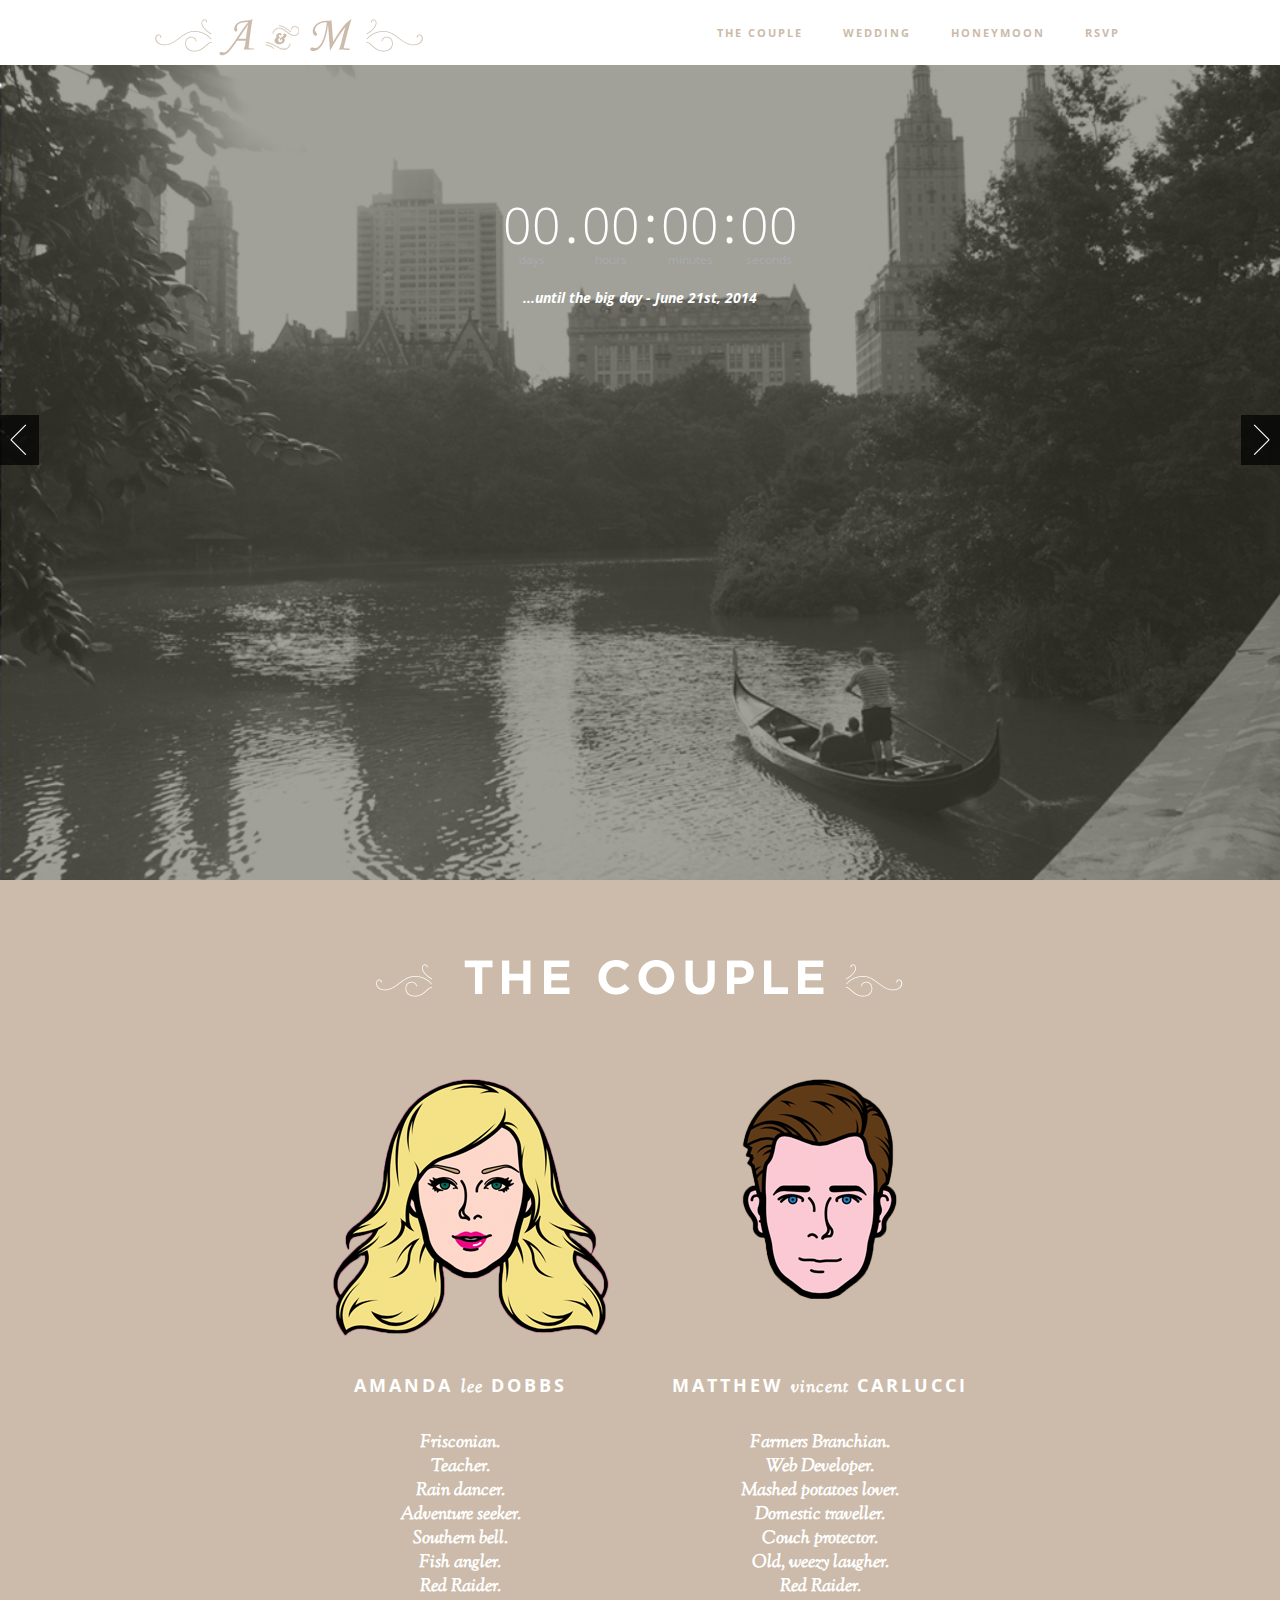
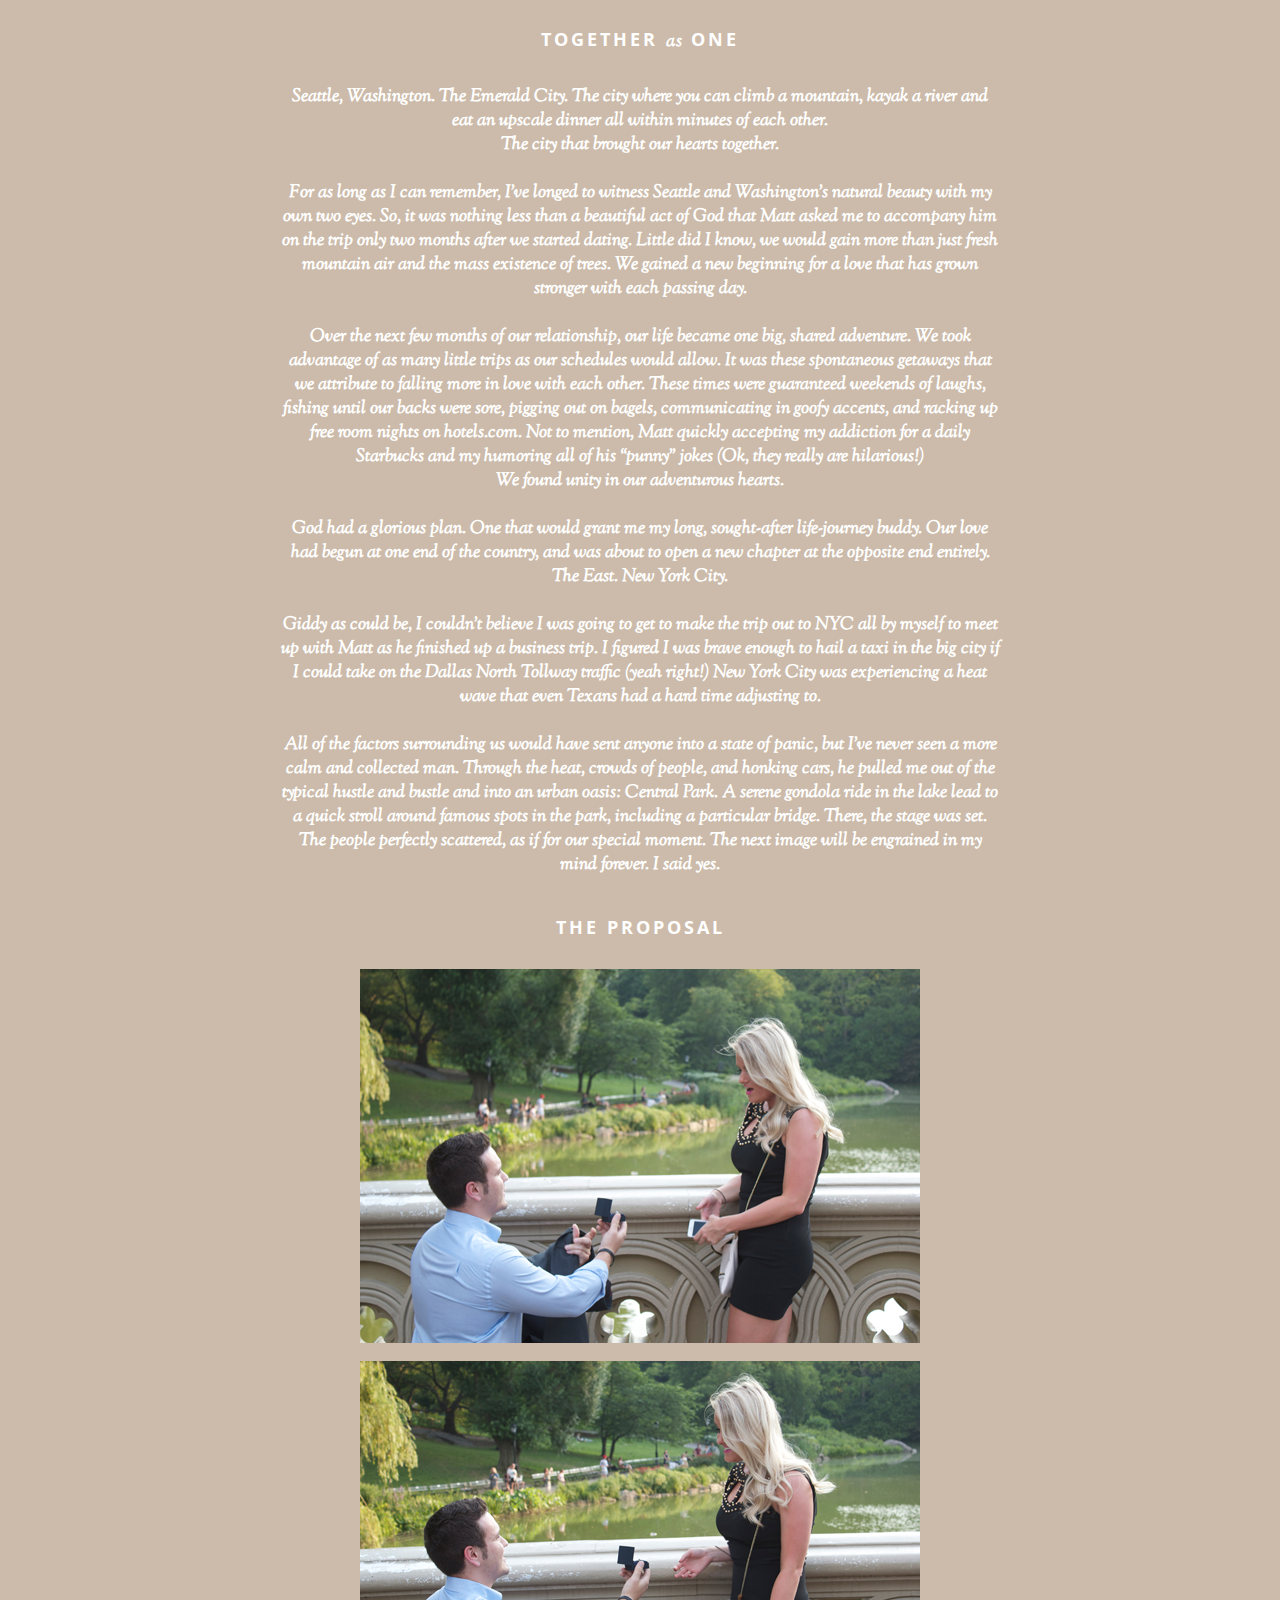
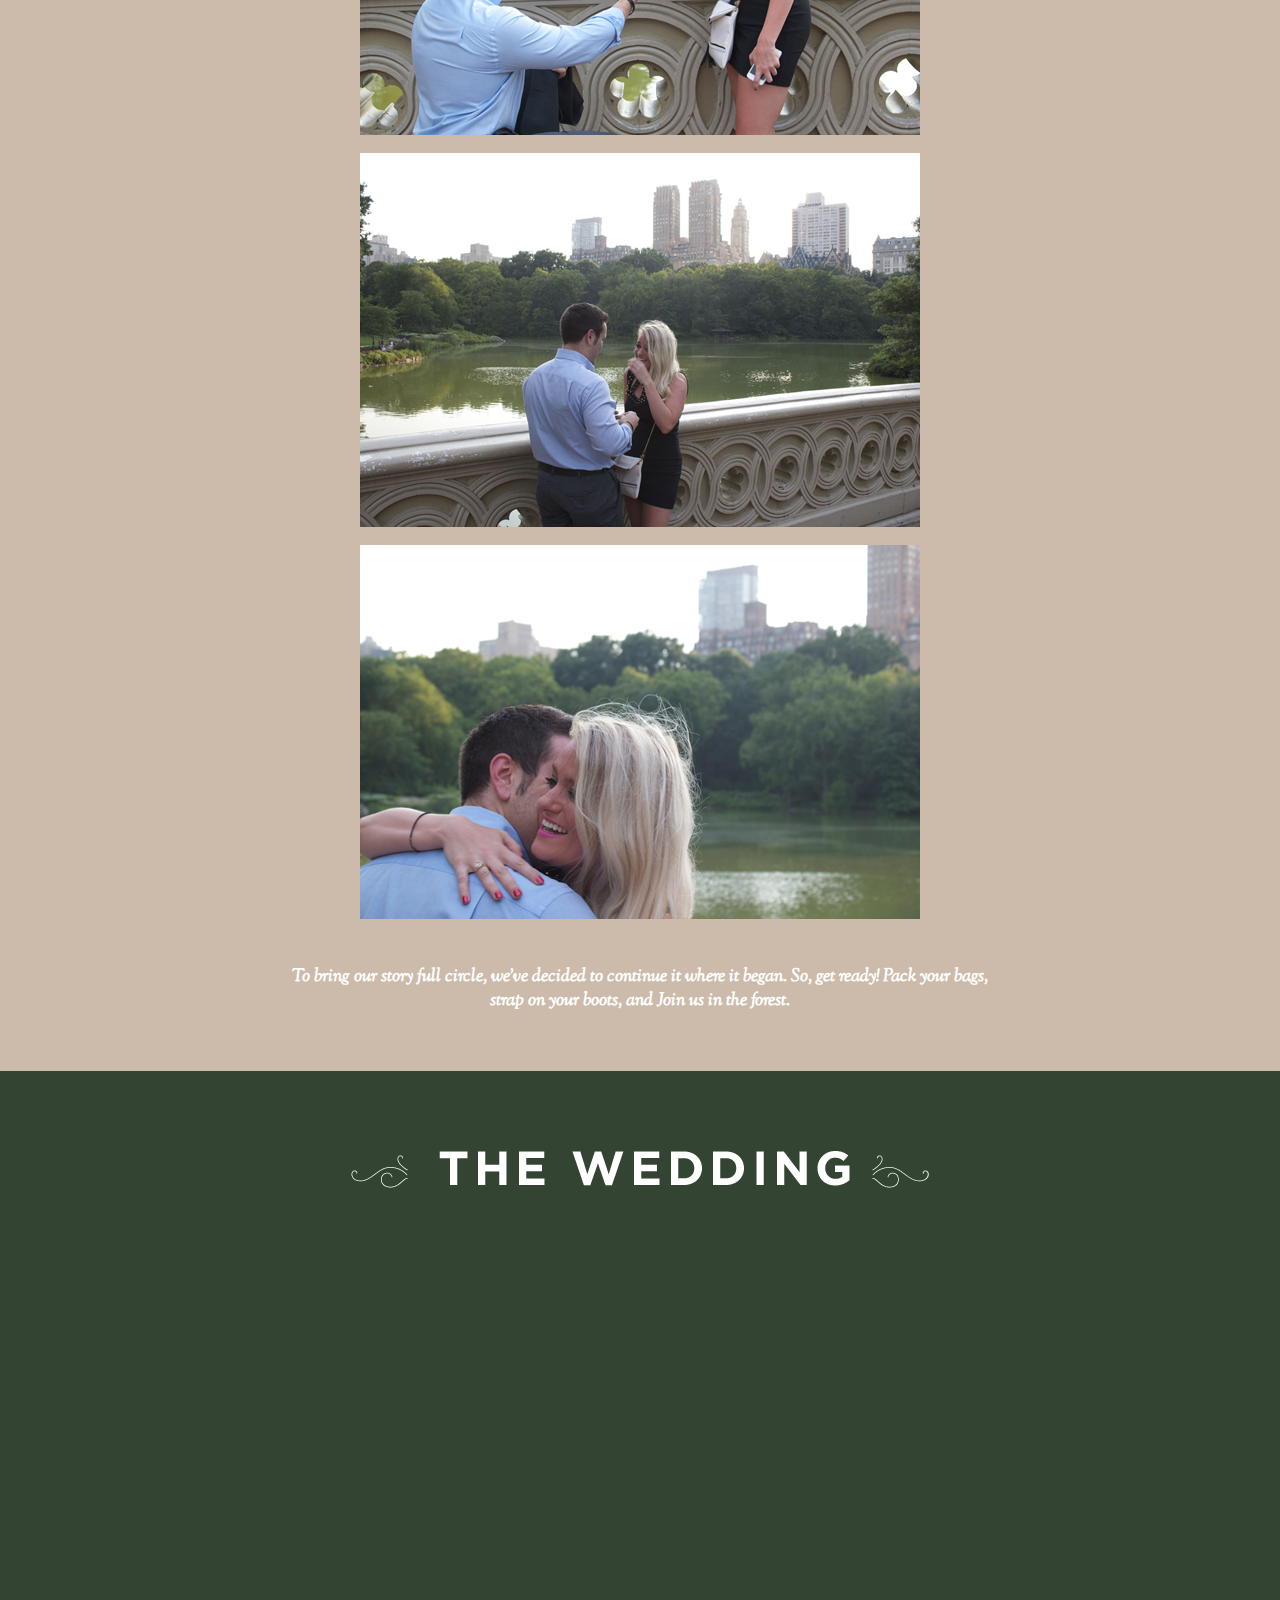
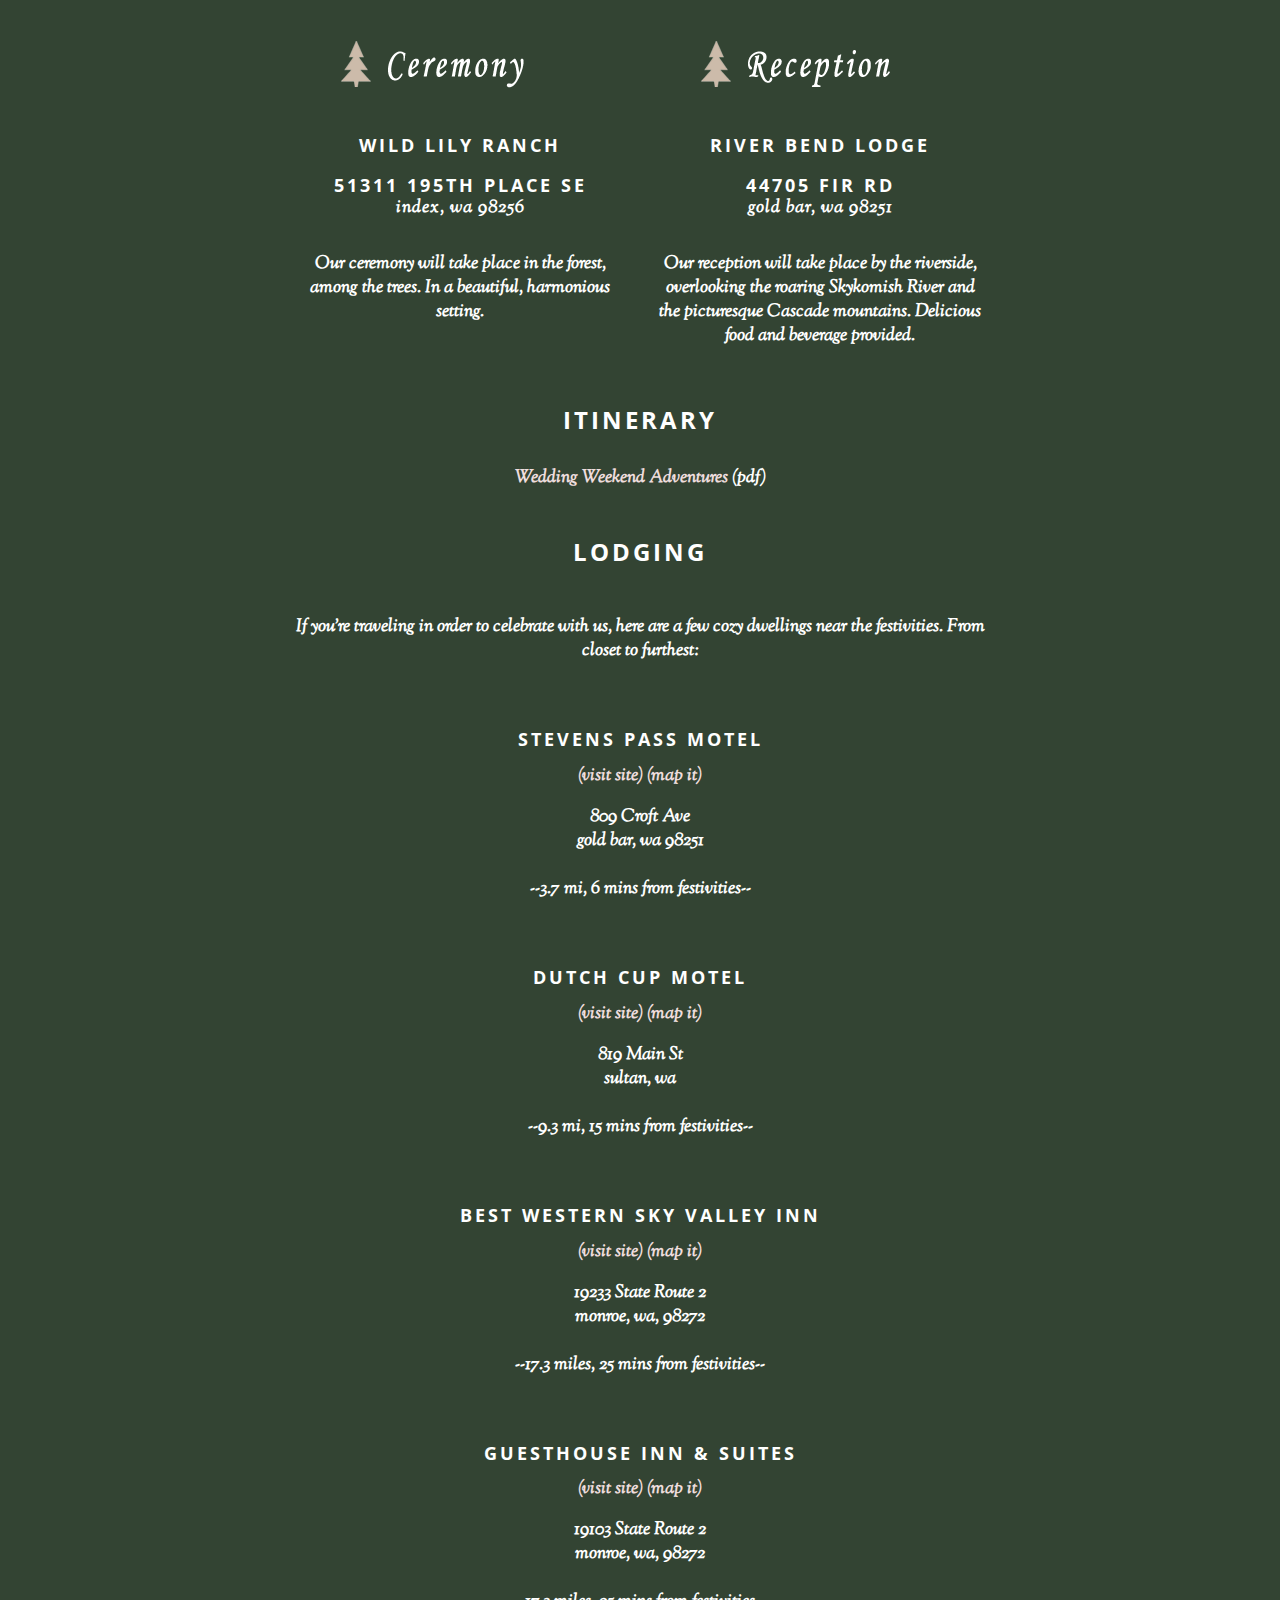
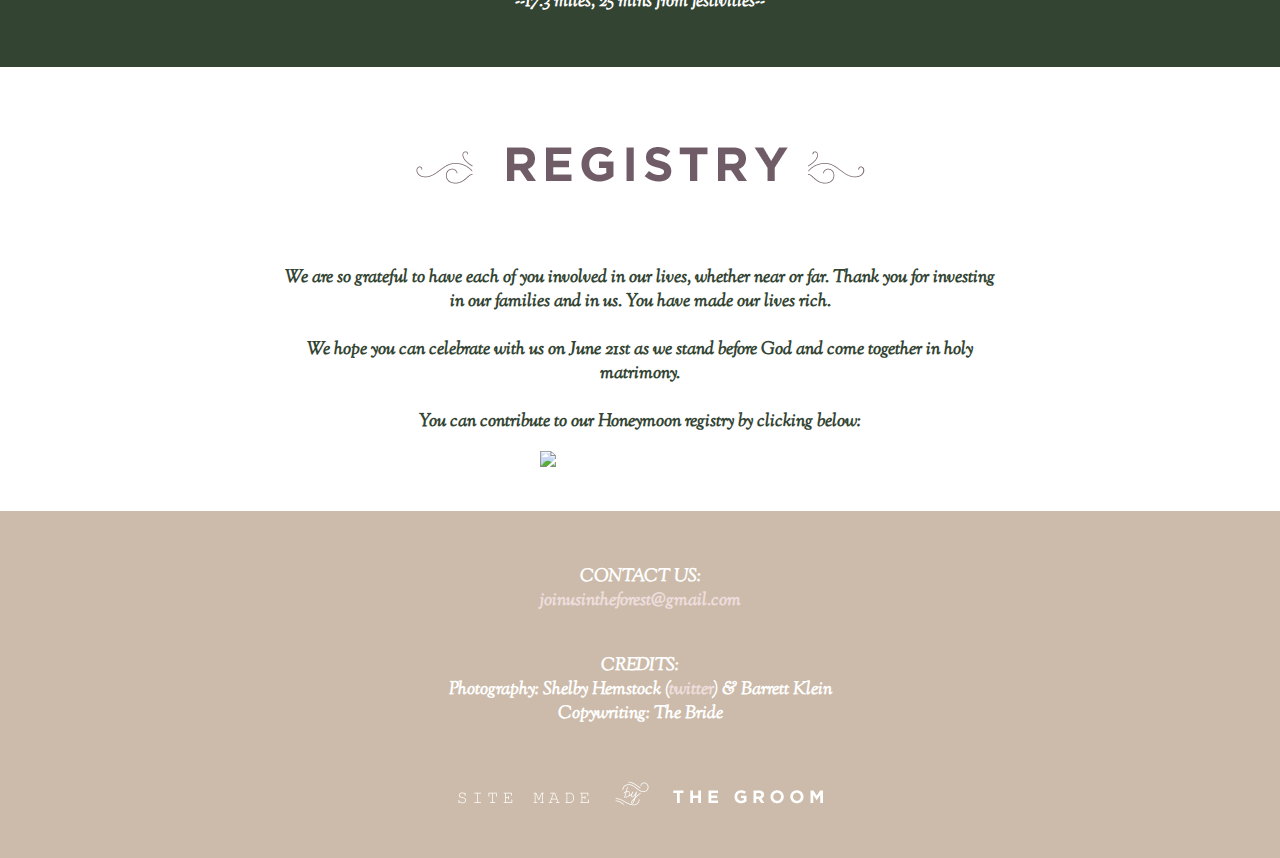
==== index.html @ 8cac75ea "update form values" ====
<!DOCTYPE html>
<!--[if IEMobile 7 ]> <html lang="en-US"class="no-js iem7"> <![endif]-->
<!--[if lt IE 7 ]> <html lang="en-US" class="no-js ie6"> <![endif]-->
<!--[if IE 7 ]>    <html lang="en-US" class="no-js ie7"> <![endif]-->
<!--[if IE 8 ]>    <html lang="en-US" class="no-js ie8"> <![endif]-->
<!--[if (gte IE 9)|(gt IEMobile 7)|!(IEMobile)|!(IE)]><!-->
<html lang="en-US" class="no-js" xmlns="http://www.w3.org/1999/xhtml">
<!--<![endif]-->

<head>
  <meta name="generator" content=
  "HTML Tidy for Linux/x86 (vers 25 March 2009), see www.w3.org" />
  <meta charset="utf-8" />
  <meta http-equiv="X-UA-Compatible" content="IE=edge,chrome=1" />

  <title></title>
  <meta name="viewport" content="width=device-width; initial-scale=1.0" />
  <!-- icons & favicons -->
  <!-- For iPhone 4 -->
  <link rel="apple-touch-icon-precomposed" sizes="114x114" href=
  "http://kortneeandsean.com/wp-content/themes/mccarthy/library/images/icons/h/apple-touch-icon.png" />
  <!-- For iPad 1-->
  <link rel="apple-touch-icon-precomposed" sizes="72x72" href=
  "http://kortneeandsean.com/wp-content/themes/mccarthy/library/images/icons/m/apple-touch-icon.png" />
  <!-- For iPhone 3G, iPod Touch and Android -->
  <link rel="apple-touch-icon-precomposed" href=
  "http://kortneeandsean.com/wp-content/themes/mccarthy/library/images/icons/l/apple-touch-icon-precomposed.png" />
  <!-- For Nokia -->
  <link rel="shortcut icon" href="apple-touch-icon.png.html" />
  <!-- For everything else -->
  <link rel="shortcut icon" href="favicon.ico" />
  <link href=
  'http://fonts.googleapis.com/css?family=Open+Sans:300italic,400italic,600italic,700italic,800italic,400,300,800,700,600'
  rel='stylesheet' type='text/css' />
  <link href='http://fonts.googleapis.com/css?family=Sorts+Mill+Goudy:400,400italic' rel=
  'stylesheet' type='text/css' /><!-- media-queries.js (fallback) -->
  <!--[if lt IE 9]>
                        <script src="http://css3-mediaqueries-js.googlecode.com/svn/trunk/css3-mediaqueries.js"></script>                       
                <![endif]-->
  <!-- html5.js -->
  <!--[if lt IE 9]>
                        <script src="http://html5shim.googlecode.com/svn/trunk/html5.js"></script>
                <![endif]-->
  <link rel="pingback" href="http://kortneeandsean.com/xmlrpc.php" />
  <!-- wordpress head functions -->
  <link rel='stylesheet' id='contact-form-7-css' href='styles.css%3Fver=3.4.1.css' type=
  'text/css' media='all' />
  <link rel='stylesheet' id='open-sans-css' href=
  'http://fonts.googleapis.com/css?family=Open+Sans%3A300%2C800&amp;ver=3.5.1' type=
  'text/css' media='all' />
  <link rel='stylesheet' id='foundation-app-css' href='app.css%3Fver=3.0.css' type=
  'text/css' media='all' />
  <link rel="stylesheet" type="text/css" href="http://code.jquery.com/mobile/1.0.1/jquery.mobile-1.0.1.min.css" />
<link rel="stylesheet" type="text/css" href="http://dev.jtsage.com/cdn/simpledialog/latest/jquery.mobile.simpledialog.min.css" /> 

  <script type="text/javascript" src=
  "http://ajax.googleapis.com/ajax/libs/jquery/1.9.1/jquery.min.js">
</script>
  <script type='text/javascript' src='modernizr.foundation.js%3Fver=3.5.1'>
</script>
  <script type='text/javascript' src='jquery.reveal.js%3Fver=3.5.1'>
</script>
  <script type='text/javascript' src='jquery.orbit-1.4.0.js%3Fver=3.5.1'>
</script>
  <script type='text/javascript' src='jquery.customforms.js%3Fver=3.5.1'>
</script>
  <script type='text/javascript' src='jquery.placeholder.min.js%3Fver=3.5.1'>
</script>
  <script type='text/javascript' src='jquery.tooltips.js%3Fver=3.5.1'>
</script>
  <script type='text/javascript' src='app.js%3Fver=3.5.1'>
</script>
  <script type='text/javascript' src='off-canvas.js%3Fver=3.5.1'>
</script>
  <script type='text/javascript' src='comment-reply.min.js%3Fver=3.5.1'>
</script>

<script type="text/javascript" src="http://code.jquery.com/mobile/1.0.1/jquery.mobile-1.0.1.min.js"></script>
<script type="text/javascript" src="http://dev.jtsage.com/cdn/simpledialog/latest/jquery.mobile.simpledialog2.min.js"></script>
  <link rel='canonical' href='index.html' />
  <style type="text/css">
/*<![CDATA[*/
  .recentcomments a{display:inline !important;padding:0 !important;margin:0 !important;}
  /*]]>*/
  </style><!-- end of wordpress head -->
  <link rel="stylesheet" type="text/css" media="all" href="style.css" />
  <!-- bring in theme options styles -->

  <style type="text/css">
/*<![CDATA[*/
                        h1, h2, h3, h4, h5, h6{ 
                                font-family: Open Sans; 
                                font-weight: normal; 
                                color: #222222; 
                        }
                        body{ 
                                font-family: Open Sans; 
                                font-weight: normal; 
                                color: #222222; 
                        }
                        a{ 
                                color: #2BA6CB; 
                        }
                        a:hover{ 
                                color: #2795B6; 
                        }
                        a:active{ 
                                color: #2BA6CB; 
                        }
                        .top-nav { 
                                background-color: #4D4D4D;
                        }
                        .top-nav > li > a { 
                                color: #E6E6E6 !important;
                        }
                        .top-nav > li > a:hover { 
                                color: #E6E6E6 !important;
                        }
                        #main article {
                                border-bottom: none;
                        }
  /*]]>*/
  </style>
  <style type="text/css">
/*<![CDATA[*/
                                ul.countdown {
                                list-style: none;
                                margin: 75px auto;
                                padding: 0;
                                display: block;
                                text-align: center;
                                width: 325px;
                                }
                                ul.countdown li {
                                display: inline-block;
                                }
                                ul.countdown li span {
                                font-size: 50px;
                                font-weight: 300;
                                line-height: 50px;
                                }
                                ul.countdown li.seperator {
                                font-size: 50px;
                                line-height: 48px;
                                vertical-align: top;
                                }
                                ul.countdown li p {
                                color: #a7abb1;
                                font-size: 12px;
                                }
  /*]]>*/
  </style>
  <script src="jquery.js" type="text/javascript">
</script>
  <script src="jquery.scrollTo.js" type="text/javascript">
</script>
  <script src="jquery.nav.js" type="text/javascript">
</script>
  <script src="jquery.orbit-1.4.0.js" type="text/javascript">
</script>
  <script type="text/javascript">
//<![CDATA[
  $(document).ready(function() {
        
        $('#nav').onePageNav({
    changeHash: false,
    scrollSpeed: 750,
    scrollOffset: 30,
    scrollThreshold: 0.5,
    filter: '',
    easing: 'swing',
    begin: function() {
        //I get fired when the animation is starting
    },
    end: function() {
        //I get fired when the animation is ending
    },
    scrollChange: function($currentListItem) {
        switch($currentListItem.data('section')) {
                case 'the-couple':
                        $(".nav-block #nav li").css('background-color','#ffffff')
                        $(".nav-block #nav li a").css('color','#ccbbaa')
                        $(".nav-block #nav li.current").css('background-color','#ccbbaa')
                        $(".nav-block #nav li.current a").css('color','#ffffff')
                break;
                case 'wedding':
                        $(".nav-block #nav li").css('background-color','#ffffff')
                        $(".nav-block #nav li a").css('color','#ccbbaa')
                        $(".nav-block #nav li.current").css('background-color','#334433')
                        $(".nav-block #nav li.current a").css('color','#ffffff')
                break;
                case 'registry':
                        $(".nav-block #nav li").css('background-color','#ffffff')
                        $(".nav-block #nav li a").css('color','#ccbbaa')
                        $(".nav-block #nav li.current").css('background-color','#ffffff')
                        $(".nav-block #nav li.current a").css('color','#334433')
                break;
        }
    }
  });
  });
  //]]>
  </script>
  <script type="text/javascript">
//<![CDATA[
         
  $(document).ready(function(){

        // when clicking on the show button make this happne
    $('.rsvpshow').click(function(){ 
    
        // scroll to top automatically
        $("html, body").animate({ scrollTop: 0 }, 600,function(){
                
                $("#nav li").removeClass('current')
                $(".rsvpshow").addClass('current')
        });

        $("#info").slideDown('slow');
    });
    $('.rsvphide').click(function(){ 
                
        $(".rsvpshow").removeClass('current')

        $("#info").slideUp('slow');
    });
    var isAbove = true;
    $(document).scroll(function(e){
        if(!isAbove && $(document).scrollTop() < $(".couple-block").offset().top) {
                $(".nav-block #nav li").css('background-color','#f2e3de')
                $(".nav-block #nav li a").css('color','#c0a261')
                isAbove = true;
                console.log('changed color');
        } 
        
    })

  });

  //]]>
  </script>
    <script type="text/javascript">
//<![CDATA[
         
  $(document).ready(function(){

        // when clicking on the show button make this happne
    $('.rsvpshow').click(function(){ 
    
        // scroll to top automatically
        $("html, body").animate({ scrollTop: 0 }, 600,function(){
                
                $("#nav li").removeClass('current')
                $(".rsvpshow").addClass('current')
        });

        $("#info").slideDown('slow');
    });
    $('.submithide').click(function(){ 

        $("#info").slideUp(1500);
            alert("Your RSVP message has been sent successfully.");
    });
    var isAbove = true;
    $(document).scroll(function(e){
        if(!isAbove && $(document).scrollTop() < $(".couple-block").offset().top) {
                $(".nav-block #nav li").css('background-color','#f2e3de')
                $(".nav-block #nav li a").css('color','#c0a261')
                isAbove = true;
                console.log('changed color');
        } 
        
    })

  });

  //]]>
  </script>
</head>

<body class="home page page-id-2 page-template page-template-page-homepage-php">
  <div class="header-block">
    <div id="info" style="display:none">
      <div class="row">
        <div class="rsvp-hd four columns centered"><img src="rsvp-hd.png" alt="" title=""
        width="" height="" /></div>

        <div class="row">
          <div class="rsvp-hd nine columns centered">
            <div class="wpcf7" id="wpcf7-f12-t1-o1"><br><br><br>
            <p style="color: white;">Upon receipt of a formal invitation by mail, please select whether you are <i>Attending</i> or <i>Not Attending</i>:</p>

              <form id="myform" method="post" action="rsvp.php">
                <div style="display: none;">
                  <input type="hidden" name='sendflag' value="send">
                </div>

                <p class="attendance"><span class=
                "wpcf7-form-control-wrap Attendance"><span class=
                "wpcf7-form-control wpcf7-radio"><span class=
                "wpcf7-list-item"><label><input type="radio" name="attendance" value=
                "Not Coming" />&nbsp;<span class="wpcf7-list-item-label">Not
                Attending</span></label></span><span class=
                "wpcf7-list-item"><label><input type="radio" name="attendance" value=
                "Attending" checked="true" />&nbsp;<span class=
                "wpcf7-list-item-label">Attending</span></label></span></span></span></p>

                <p class="rsvp-name"><span class=
                "wpcf7-form-control-wrap YourName"><input id="yourname" type="text" name="yourname"
                value="" size="40" required style="margin-bottom: 10px;"/></span>
                <span style="color: white;">Please enter your First & Last name</span><br/><br/>
                <span id="msgsent" style="color: white; font-size: 18px;" class="dontshow"><b><i>Message successfully sent!</i></b></span>
                </p>

                <p class="rsvp-submit"><input id="submit" type="submit" value="Submit"/></p>

                <div class="guests-x">
                  <a class="rsvphide">Close</a>
                </div>

                <div class="wpcf7-response-output wpcf7-display-none"></div>
              </form>
              <script>
              $('#submit').live("click", function(event){
                 if($('#yourname').val() != ''){
                    $( "#msgsent" ).removeClass( "dontshow" ).delay( 1500 ).fadeOut( 500 );
                    setTimeout(function() { $('.rsvphide').click(); },2000);
                 }
              });
              </script>
              <!--<script>
              $( "#myform" ).submit(".submithide");
              </script>-->
            </div>
          </div>
        </div>
      </div>
    </div>

    <div class="nav-block" style="position: fixed; top: 0px;">
      <div class="row">
        <div class="logo five columns"><img src="logo.png" alt="" title="" width=""
        height="" /></div>

        <ul id="nav">
          <li data-section="the-couple"><a href="#couple-block">The Couple</a></li>

          <li data-section="wedding"><a href="#wedding-block">Wedding</a></li>

          <li data-section="registry"><a href="#registry-block">Honeymoon</a></li>

          <li class="rsvpshow" data-section="rsvp"><a href="index.html#">RSVP</a></li>
        </ul>
      </div>
    </div>
  </div>

  <div class="banner">
    <div class="row">
      <div class="holy four columns centered">
        <ul class="countdown">
          <li>
            <span class="days">00</span>

            <p class="days_ref">days</p>
          </li>

          <li class="seperator">.</li>

          <li>
            <span class="hours">00</span>

            <p class="hours_ref">hours</p>
          </li>

          <li class="seperator">:</li>

          <li>
            <span class="minutes">00</span>

            <p class="minutes_ref">minutes</p>
          </li>

          <li class="seperator">:</li>

          <li>
            <span class="seconds">00</span>

            <p class="seconds_ref">seconds</p>
          </li>
        </ul>

        <p style="margin-top: -75px; color: #ffffff;"><i><b>...until the big day - June
        21st, 2014</b></i></p>

        <p><script class="source" type="text/javascript">
//<![CDATA[
                $('.countdown').downCount({
                    date: '06/21/2014 12:00:00',
                    offset: -5
                }, function () {
                alert('Today is the big day! Bring your party hats!');
                });
        //]]>
        </script> <!--<img src="holy.png" alt="" title="" width="" height="" />--></p>
      </div>
    </div>
  </div>

  <div id="slides">
    <img src="2.jpg"/>
    <img src="6.jpg"/>
    <img src="5.jpg"/>
    <img src="8.jpg"/>
    <img src="7.jpg"/>
    <img src="9.jpg"/>
  </div>

  <div id="info-mobile">
    <div class="row">
      <div class="rsvp-hd four columns centered"><img src="rsvp-hd.png" alt="" title=""
      width="" height="" /></div>
    </div>

    <div class="row">
      <div class="rsvp-hd nine columns centered">
        <div class="wpcf7" id="wpcf7-f14-t2-o1">

        <p style="color: white; margin-top: 30px;">Upon receipt of a formal invitation by mail, please select whether you are <i>Attending</i> or <i>Not Attending</i>:</p>

              <form id="myform-mobile" method="post" action="rsvp.php">

                <p class="attendance-mobile"><span class=
                "wpcf7-form-control-wrap Attendance"><span class=
                "wpcf7-form-control wpcf7-radio"><span class=
                "wpcf7-list-item"><label><input type="radio" name="attendance" value=
                "Not Coming" />&nbsp;<span class="wpcf7-list-item-label">Not
                Attending</span></label></span><span class=
                "wpcf7-list-item"><label><input type="radio" name="attendance" value=
                "Attending" checked="true" /><span class=
                "wpcf7-list-item-label">Attending</span></label></span></span></span></p>

                <p class="rsvp-name-mobile"><span style="color: white;">Please enter your First & Last name</span><span class=
                "wpcf7-form-control-wrap YourName"><input id="yourname-mobile" type="text" name="yourname"
                value="" size="40" required style="margin-bottom: 10px; color: black;"/></span></p>

                <p class="rsvp-submit-mobile"><input id="submit-mobile" type="submit" value="Submit"/></p>


                <div class="wpcf7-response-output wpcf7-display-none"></div>
              </form>
              <script>
              $('#submit-mobile').live("click", function(event){
                 if($('#yourname-mobile').val() != ''){
                    alert('Your RSVP message was successfully sent!');
                  }
              });
              </script>
        </div>
      </div>
    </div>
  </div>

  <div class="couple-block" id="couple-block">
    <div class="row">
      <div class="couple-photo ten columns centered"><img src="couple-1.png" alt=""
      title="" width="" height="" /></div>
    </div>

    <div class="row">
      <div class="nine columns centered">
        <div class="names six columns mobile-two">
          <h1>Amanda <span>Lee</span> Dobbs</h1><br />

          <p>Frisconian.<br />
          Teacher.<br />
          Rain dancer.<br />
          Adventure seeker.<br />
          Southern bell.<br />
          Fish angler.<br />
          Red Raider.</p>
        </div>

        <div class="names six columns mobile-two">
          <h1>Matthew <span>Vincent</span> Carlucci</h1><br />

          <p>Farmers Branchian.<br />
          Web Developer.<br />
          Mashed potatoes lover.<br />
          Domestic traveller.<br />
          Couch protector.<br />
          Old, weezy laugher.<br />
          Red Raider.</p>
        </div>
      </div>
    </div>

    <div class="row">
      <div class="names nine columns centered">
        <h1>Together <span>as</span> One</h1><br />

        <p>Seattle, Washington. The Emerald City. The city where you can climb a
        mountain, kayak a river and eat an upscale dinner all within minutes of each
        other. <br/>The city that brought our hearts together.<br />
        <br />
        For as long as I can remember, I&#8217;ve longed to witness Seattle and
        Washington&#8217;s natural beauty with my own two eyes. So, it was nothing less
        than a beautiful act of God that Matt asked me to accompany him on the trip only
        two months after we started dating. Little did I know, we would gain more than
        just fresh mountain air and the mass existence of trees. We gained a new
        beginning for a love that has grown stronger with each passing day.<br />
        <br />
        Over the next few months of our relationship, our life became one big, shared
        adventure. We took advantage of as many little trips as our
        schedules would allow. It was these spontaneous getaways that we attribute to
        falling more in love with each other. These times were guaranteed weekends of
        laughs, fishing until our backs were sore, pigging out on bagels, communicating
        in goofy accents, and racking up free room nights on hotels.com. Not to mention,
        Matt quickly accepting my addiction for a daily Starbucks and my humoring all of
        his &#8220;punny&#8221; jokes (Ok, they really are hilarious!) <br/>We found unity in
        our adventurous hearts.<br />
        <br />
        God had a glorious plan. One that would grant me my long, sought-after
        life-journey buddy. Our love had begun at one end of the country, and was about
        to open a new chapter at the opposite end entirely. The East. New York
        City.<br />
        <br />
        Giddy as could be, I couldn&#8217;t believe I was going to get to make the trip
        out to NYC all by myself to meet up with Matt as he finished up a business trip.
        I figured I was brave enough to hail a taxi in the big city if I could take on
        the Dallas North Tollway traffic (yeah right!) New York City was experiencing a
        heat wave that even Texans had a hard time adjusting to.<br />
        <br />
        All of the factors surrounding us would have sent anyone into a state of panic,
        but I&#8217;ve never seen a more calm and collected man. Through the heat, crowds
        of people, and honking cars, he pulled me out of the typical hustle and bustle
        and into an urban oasis: Central Park. A serene gondola ride in the lake lead to
        a quick stroll around famous spots in the park, including a particular bridge.
        There, the stage was set. The people perfectly scattered, as if for our special
        moment. The next image will be engrained in my mind forever. I said yes.<br />
        <br />
        <!--So, having made it to each of the far corners of the United States together, weve decided to take it full circle (or full triangle) and tie the knot at our storys roots. We cannot wait to share and celebrate this special time in our lives with our family and friends.--></p>


        <h1>The Proposal</h1><br />

        <div class="flex-video widescreen">
          <img src="shocked.png" /><br />
          <br />
          <img src="proposal.png" /><br />
          <br />
          <img src="putting_ring_on.png" /><br />
          <br />
          <img src="smiling_hug.png" /><br />
          <br />
          <br />
          <br />
          <!--<iframe width="560" height="315" src="http://www.youtube.com/embed/aMhB4HnFLjY" frameborder="0" allowfullscreen></iframe>-->

          <p>To bring our story full circle, we've decided to continue it where it began. So, get ready! Pack your bags, strap on your boots, and <i>Join us in the forest</i>.</p>
        </div><br />
        <br />
      </div>
    </div>
  </div>

  <div class="wedding-block" id="wedding-block">
    <div class="row">
      <div class="wedding-photo ten columns centered">
        <img src="wedding.png" alt="" title="" width="" height="" /><br />
        <br />
        <br />
        <br />
        <!--<img src="map.png" alt="" title="" width="" height="" />-->
        <div id="map"><iframe width="786" height="300" src="http://regiohelden.de/google-maps/map_en.php?width=786&amp;height=300&amp;hl=en&amp;q=44705%20Fir%20Rd,%20Gold%20Bar,%20WA%2098251+(River%20Bend%20Lodge%20|%20Reception)&amp;q=51311%20195TH%20Place%20SE%20Index%2C%20WA%2098256+(Wild%20Lily%20Ranch)&amp;ie=UTF8&amp;t=&amp;z=8&amp;iwloc=A&amp;output=embed" frameborder="0" scrolling="no" marginheight="0" marginwidth="0"><a href="http://www.regiohelden.de/google-maps/">Google Maps Script</a> von <a href="http://www.regiohelden.de/">RegioHelden</a></iframe><br /><span style="font-size: 9px;"></div>
        <div id="map-medium"><iframe width="486" height="300" src="http://regiohelden.de/google-maps/map_en.php?width=486&amp;height=300&amp;hl=en&amp;q=44705%20Fir%20Rd,%20Gold%20Bar,%20WA%2098251+(River%20Bend%20Lodge%20|%20Reception)&amp;ie=UTF8&amp;t=&amp;z=8&amp;iwloc=A&amp;output=embed" frameborder="0" scrolling="no" marginheight="0" marginwidth="0"><a href="http://www.regiohelden.de/google-maps/">Google Maps Script</a> von <a href="http://www.regiohelden.de/">RegioHelden</a></iframe><br /><span style="font-size: 9px;"></div>
        <div id="map-mobile"><iframe width="286" height="200" src="http://regiohelden.de/google-maps/map_en.php?width=286&amp;height=200&amp;hl=en&amp;q=44705%20Fir%20Rd,%20Gold%20Bar,%20WA%2098251+(River%20Bend%20Lodge%20|%20Reception)&amp;ie=UTF8&amp;t=&amp;z=8&amp;iwloc=A&amp;output=embed" frameborder="0" scrolling="no" marginheight="0" marginwidth="0"><a href="http://www.regiohelden.de/google-maps/">Google Maps Script</a> von <a href="http://www.regiohelden.de/">RegioHelden</a></iframe><br /><span style="font-size: 9px;"></div>
        <!--<iframe id="iframe" frameborder=0 style='width:786px;height:300px' src='//www.zeemaps.com/pub?group=783304'>
        </iframe>
        <iframe src="http://127.0.0.1:8888/map.php" style="border: 0" width="786" height="300" frameborder="0" scrolling="no"></iframe>-->
      </div>
    </div>

    <div class="row">
      <div class="nine columns centered">
        <div class="names six columns mobile-two">
          <img src="ceremony.png" alt="" title="" width="" height="" />

          <h1>Wild Lily Ranch<br/><br/>
          51311 195th Place SE<br />
          <span>index, wa 98256</span><br />
          <br /></h1>

          <p>Our ceremony will take place in the forest, among the trees. In a beautiful, harmonious
          setting.</p>
        </div>

        <div class="names six columns mobile-two">
          <img src="reception.png" alt="" title="" width="" height="" />

          <h1>River Bend Lodge<br/><br/>
          44705 Fir Rd<br />
          <span>Gold Bar, WA 98251</span><br />
          <br /></h1>

          <p>Our reception will take place by the riverside, overlooking the roaring
          Skykomish River and the picturesque Cascade mountains. Delicious food and beverage
          provided.</p>
        </div>
      </div>
    </div><br />
    <br />

    <div class="row">
      <div class="names nine columns centered">
        <h1 style="font-size: 24px;">Itinerary</h1><br />
        <p><a class="lodging" href="itinerary.pdf" target="_blank">Wedding Weekend Adventures</a> (pdf)</p><br/>
      </div>
    </div>

    <div class="row">
      <div class="names nine columns centered">
        <h1 style="font-size: 24px;">Lodging</h1><br />
        <br />

        <p>If you&#8217;re traveling in order to celebrate with us, here are a few cozy
        dwellings near the festivities. From closet to furthest:</p><br />
        <br />

        <h1>stevens pass motel</h1>

        <p><a class="lodging" href="http://www.stevenspassmotel.net" target="_blank" alt=
        "site">(visit site)</a> <a class="lodging" href=
        "https://maps.google.com/maps?safe=off&amp;ie=UTF-8&amp;q=Stevens+Pass+Motel&amp;fb=1&amp;gl=us&amp;hq=stevens+pass+motel&amp;cid=5708362895086192573&amp;ei=u3SVUrzVNMuN3AXg9ICQDQ&amp;ved=0CPsBEPwSMAo"
        target="_blank" alt="map">(map it)</a></p>

        <p class="address">809 Croft Ave<br />
        gold bar, wa 98251<br />
        <br />
        --3.7 mi, 6 mins from festivities--</p><br />
        <br />

        <h1>DUTCH CUP MOTEL</h1>

        <p><a class="lodging" href="http://www.dutchcup.com/" target="_blank" alt=
        "site">(visit site)</a> <a class="lodging" href=
        "https://maps.google.com/maps?ie=UTF-8&amp;q=Dutch+Cup+Motel&amp;fb=1&amp;gl=us&amp;hq=dutch+cup+motel&amp;cid=8177545468990944089&amp;ei=MoKVUs7xOZXfsASk64LYAw&amp;ved=0CMcBEPwSMAk"
        target="_blank" alt="map">(map it)</a></p>

        <p class="address">819 Main St<br />
        sultan, wa<br />
        <br />
        --9.3 mi, 15 mins from festivities--</p><br />
        <br />

        <h1>Best Western Sky Valley Inn</h1>

        <p><a class="lodging" href=
        "http://www.hotels.com/hotel/details.html?pa=2&amp;pn=1&amp;ps=2&amp;tab=description&amp;searchDestination=Gold+Bar%2C+WA%2C+USA&amp;hotelId=166302&amp;arrivalDate=06-21-14&amp;departureDate=06-24-14&amp;rooms[0].numberOfAdults=2&amp;roomno=1&amp;validate=false&amp;previousDateful=false&amp;reviewOrder=date_newest_first"
        target="_blank" alt="site">(visit site)</a> <a class="lodging" href=
        "https://maps.google.com/maps?ie=UTF-8&amp;q=Best+Western+Sky+Valley+Inn&amp;fb=1&amp;gl=us&amp;hq=Best+Western+Sky+Valley+Inn&amp;cid=9768352649694349813&amp;ei=KHeVUpXUDMqssQSf5IGgBg&amp;ved=0CJQCEPwSMAo"
        target="_blank" alt="map">(map it)</a></p>

        <p class="address">19233 State Route 2<br />
        monroe, wa, 98272<br />
        <br />
        --17.3 miles, 25 mins from festivities--</p><br />
        <br />

        <h1>GuestHouse Inn &amp; Suites</h1>

        <p><a class="lodging" href="http://hotelinmonroewa.com/" target="_blank" alt=
        "site">(visit site)</a> <a class="lodging" href=
        "https://maps.google.com/maps?ie=UTF-8&amp;q=GuestHouse+Inn+%26+Suites+Monroe&amp;fb=1&amp;gl=us&amp;hq=guesthouse+inn+%26+suites+monroe&amp;hnear=0x549aa656f7bf77a5:0x77f7f38b2e289ae1,Monroe,+WA&amp;cid=5433005951306134337&amp;ei=r4KVUr62JNWisQT0rYDwBA&amp;ved=0CNQBEPwSKAAwCg"
        target="_blank" alt="map">(map it)</a></p>

        <p class="address">19103 State Route 2<br />
        monroe, wa, 98272<br />
        <br />
        --17.3 miles, 25 mins from festivities--</p><br />
        <br />
      </div>
    </div>
  </div>

  <div class="registry-block" id="registry-block">
    <div class="row">
      <div class="registry-photo eight columns centered"><img src="registry.png" alt=""
      title="" width="" height="" /></div>
    </div>

    <div class="row">
      <div class="names nine columns centered">
        <p>We are so grateful to have each of you involved in our lives, whether near or
        far. Thank you for investing in our families and in us. You have made our lives
        rich.<br />
        <br />
        We hope you can celebrate with us on June 21st as we stand before God and come
        together in holy matrimony.<br />
        <br />
        <b>You can contribute to our Honeymoon registry by clicking below:</b></p>
      </div>
    </div>

    <div class="row">
      <div style="width:200px;margin:0 auto;">
        <a href="http://www.honeyfund.com/wedding/joinusintheforest"><img src=
        "http://www.honeyfund.com/share/honeyfund3.png" /></a>
      </div><br />
      <br />
      <br />
    </div>
  </div>

  <div class="footer-block">
    <div class="row">
      <div class="names eight columns centered">
        <br />
        <br />
        <br />

        <p><b>CONTACT US:</b><br />
        <a href=
        "mailto:joinusintheforest@gmail.com">joinusintheforest@gmail.com</a><br />
        <br /></p>
      </div>
    </div>

    <div class="row">
      <div class="names eight columns centered">
        <p><b>CREDITS:</b><br />
        Photography: Shelby Hemstock (<a href="https://twitter.com/ShelbyHemstock"
        target="_blank">twitter</a>) & Barrett Klein<br />
        Copywriting: The Bride</p><br />
      </div>
    </div>

    <div class="row">
      <div class="signed-photo ten columns centered"><img src="siteby.png" alt="" title=
      "" width="" height="" /></div>
    </div>
  </div><script type="text/javascript">
//<![CDATA[
   $(window).load(function() {
       $('#slides').orbit({
               animation: 'fade',
               animationSpeed: 2400
           });
   });
  //]]>
  </script><script type='text/javascript' src=
  'jquery.form.min.js%3Fver=3.32.0-2013.04.03'>
</script><script type='text/javascript'>
/* <![CDATA[ */
  var _wpcf7 = {"loaderUrl":"http:\/\/kortneeandsean.com\/wp-content\/plugins\/contact-form-7\/images\/ajax-loader.gif","sending":"Sending ..."};
  /* ]]> */
  </script><script type='text/javascript' src='scripts.js%3Fver=3.4.1'>
</script><script type='text/javascript' src='scripts.js%3Fver=1.0'>
</script><script type="text/javascript" src="jquery.downCount.js">
</script><script class="source" type="text/javascript">
//<![CDATA[
    $('.countdown').downCount({
        date: '06/21/2014 12:00:00',
        offset: +10
    }, function () {
        alert('Let the festivities begin! See you in the forest!');
    });
  //]]>
  </script>
<script>
  (function(i,s,o,g,r,a,m){i['GoogleAnalyticsObject']=r;i[r]=i[r]||function(){
  (i[r].q=i[r].q||[]).push(arguments)},i[r].l=1*new Date();a=s.createElement(o),
  m=s.getElementsByTagName(o)[0];a.async=1;a.src=g;m.parentNode.insertBefore(a,m)
  })(window,document,'script','//www.google-analytics.com/analytics.js','ga');

  ga('create', 'UA-46583810-1', 'joinusintheforest.com');
  ga('send', 'pageview');

</script>
</body>
</html>
---- style.css ----
/*
Theme Name: Wordpress Foundation
Theme URI: http://320press.com/wpfoundation
Description: A bones/Zurb foundation based wordpress theme.
Version: 2.0
Author: 320press
Author URI: http://320press.com
Tags: bones, zurb, foundation, 320press, clean, basic
*/

/* layout */

.more-link{
	white-space: nowrap;
}

p.attribution{
	text-align: right;
}

article.post{
	margin-bottom: 18px;
	border-bottom: 1px solid #E6E6E6;
}

header .menu-action {
    float: left;
    margin-top: 0;
    position: relative;
    top: 1px;
}

header .menu-action .button.small {
    padding: 8px;
}

header .menu-action .button.small svg {
    opacity: 0.5;
}

.mobile-nav-container{
	margin-left: -100%;
	float: left;
	width: 50%;
	position: absolute;
	top: 150px;
}

.active .mobile-nav-container{
	display: block;
	margin-left: 0;
}

.active #main{
	margin-left: 55%;
}

.mobile-nav-container,
#main{
	-moz-transition: all 0.25s ease-in 0s;
}

.side-nav{
	height: auto;
}

ul.tabs.vertical {
    border-bottom: 1px solid #E6E6E6;
    height: auto;
}

ul.tabs {
    border-bottom: 1px solid #E6E6E6;
    display: block;
    height: 40px;
    margin-bottom: 20px;
    padding: 0;
}

ul.tabs.vertical li {
    border-left: 3px solid #CCCCCC;
}

ul.tabs.vertical li, ul.tabs.vertical li {
    float: none;
    height: auto;
}

ul.tabs li:first-child {
    margin-left: 0;
}

ul.tabs li {
    display: block;
    float: left;
    margin: 0;
    padding: 0;
}

ul.tabs.vertical li a {
    -moz-border-bottom-colors: none;
    -moz-border-image: none;
    -moz-border-left-colors: none;
    -moz-border-right-colors: none;
    -moz-border-top-colors: none;
    background: none repeat scroll 0 0 #F2F2F2;
    border-color: #E6E6E6;
    border-style: solid;
    border-width: 1px 1px 0 0;
    box-shadow: 0 1px 0 rgba(255, 255, 255, 0.5) inset;
    color: #555555;
    display: block;
    font-size: 14px;
    height: auto;
    line-height: 1;
    padding: 15px 20px;
}

ul.tabs li a {
    color: #6F6F6F;
    display: block;
    font-size: 14px;
    height: 40px;
    line-height: 40px;
    padding: 0 23.8px;
}

/* typography */
h1, h2, h3, h4, h5, h6{ font-family: 'Open Sans', sans-serif; font-weight: 300;}

.siteinfo h1{ font-weight: 800; }

/* post styling */

#main p.meta{
	font-style: italic;
	color: #808080;
}

div[id*='attachment_']{
	max-width: 100%;
	height: 100%;
}

#credit320{
	background: url('320press_mini.png') no-repeat left top transparent;
	padding-left: 20px;
	display: inline !important;
}

#main article img{
	max-width: 100%;
	margin-bottom: 18px;
}

h1.single-title{
	line-height: 1.1;
}

img.alignleft{
	margin-right: 10px;
	float: left;
}

img.alignright{
	margin-left: 10px;
	float: right;
}

img.aligncenter{
	display: block;
	margin: 0 auto;
}

p.tags a:hover{
	color: #f0f0f0;
}

video {
	max-width: 100%;
	height: auto;
}

.video-container {
	position: relative;
	padding-bottom: 56.25%;
	padding-top: 30px;
	height: 0;
	overflow: hidden;
}

.video-container iframe,  
.video-container object,  
.video-container embed {
	position: absolute;
	top: 0;
	left: 0;
	width: 100%;
	height: 100%;
}

.video-wrapper {
	width: 630px;
	max-width: 100%;
	margin-bottom: 18px;
}

pre {
    background-color: #F5F5F5;
    border: 1px solid rgba(0, 0, 0, 0.15);
    display: block;
    font-size: 12px;
    line-height: 18px;
    margin: 0 0 18px;
    padding: 8.5px;
    white-space: pre-wrap;
    word-wrap: break-word;
}

code {
    color: rgba(0, 0, 0, 0.75);
    padding: 1px 3px;
}

code, pre {
    font-family: Monaco,Andale Mono,Courier New,monospace;
    font-size: 12px;
	padding: 5px 15px;
}

/* featured posts slider */
#featured{
	border: 1px solid #E6E6E6;
}

#featured div{
	padding: 0 15px;
}

#featured h3{
	margin-top: .2em;
	padding-left: .05em;
}

#featured p{
	padding-left: .1em;
}

#featured h3,
#featured p{
	width: 100%;
}

/* page styling */

.page-template-page-homepage-php #main {
	border-bottom: none;
}

/* comments */

#comments{
	line-height: 3.1rem;
	margin-bottom: 18px;
}

ol.commentlist,
ol.commentlist ul.children{
	list-style-type: none;
	margin-left: 0;
}

ol.commentlist div.avatar{
	float: left;
	margin-right: 10px;
}

ol.commentlist time{
	font-size: .8em;
	color: #eeeeee;
}

ol.commentlist div.comment-author{
	position: relative;
}

.panel ol.commentlist a.comment-edit-link{
	color: #ffffff;
	text-decoration: none;
}

ol.commentlist span.edit-comment{
	position: absolute;
	right: 1.5em;
	top: 0;
}

.comment h4{
	margin-bottom: 0;
}

a.comment-reply-link{
	position: absolute;
	right: 1.5em;
	bottom: 0;
}

#cancel-comment-reply{
	padding-left: 20px;
}

#comment-nav ul{
	list-style-type: none;
	margin: 0;
}

#comment-form-elements{
	list-style-type: none;
	margin: 0;
}

/* specific post-type styles */

/* image attachment */

.attachment #main .post_content img{
	max-width: 100%;
}

li.next{
	text-align: right;
}

#sidebar1 .metadata,
#sidebar1 .caption{
	padding-bottom: 20px;
}

/* widget styles */

.widget{
	margin-bottom: 18px;
}

.widget li{
	margin-bottom: 2px;
}

.widget ul.children{
	margin-bottom: 0;
}

.widget ul.children li{
	margin-left: 9px;
}

#tag-cloud{
	margin-bottom: 18px;
}

a[class^='tag-link-']:hover{
	color: #f0f0f0;
}

@media only screen and (min-width: 768px) {
	ol.commentlist div.avatar{
		margin-right: 0;
	}
	
	#main{
		border-bottom: none;
	}

	#featured h3{
		margin-top: 2em;
		padding-left: 2em;
	}

	#featured p{
		padding-left: 4em;
	}

	#featured h3,
	#featured p{
		width: 66%;
	}
}

@media only screen and (min-width: 940px) {
	/* desktop specific styles */
	
	#main{
		margin-bottom: 0;
	}
	
	ol.commentlist div.avatar{
		margin-right: 0;
	}
	
}
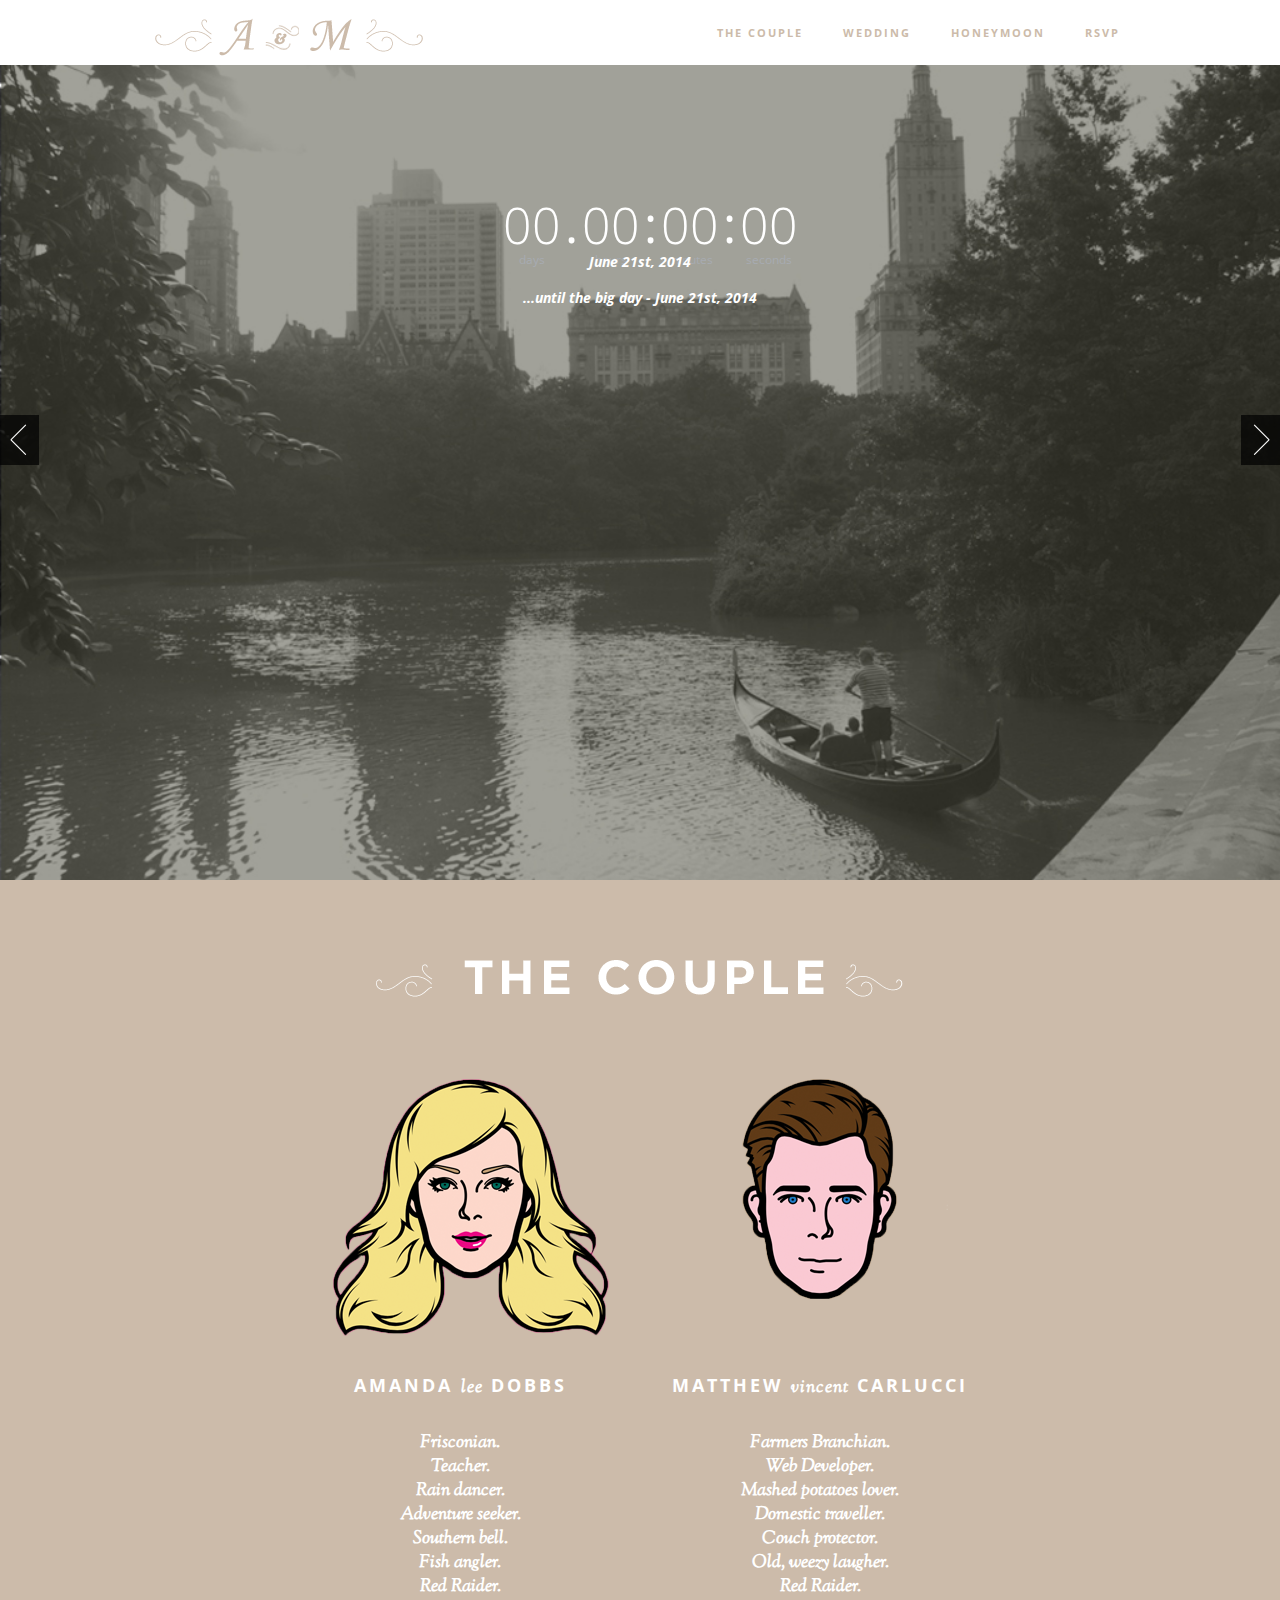
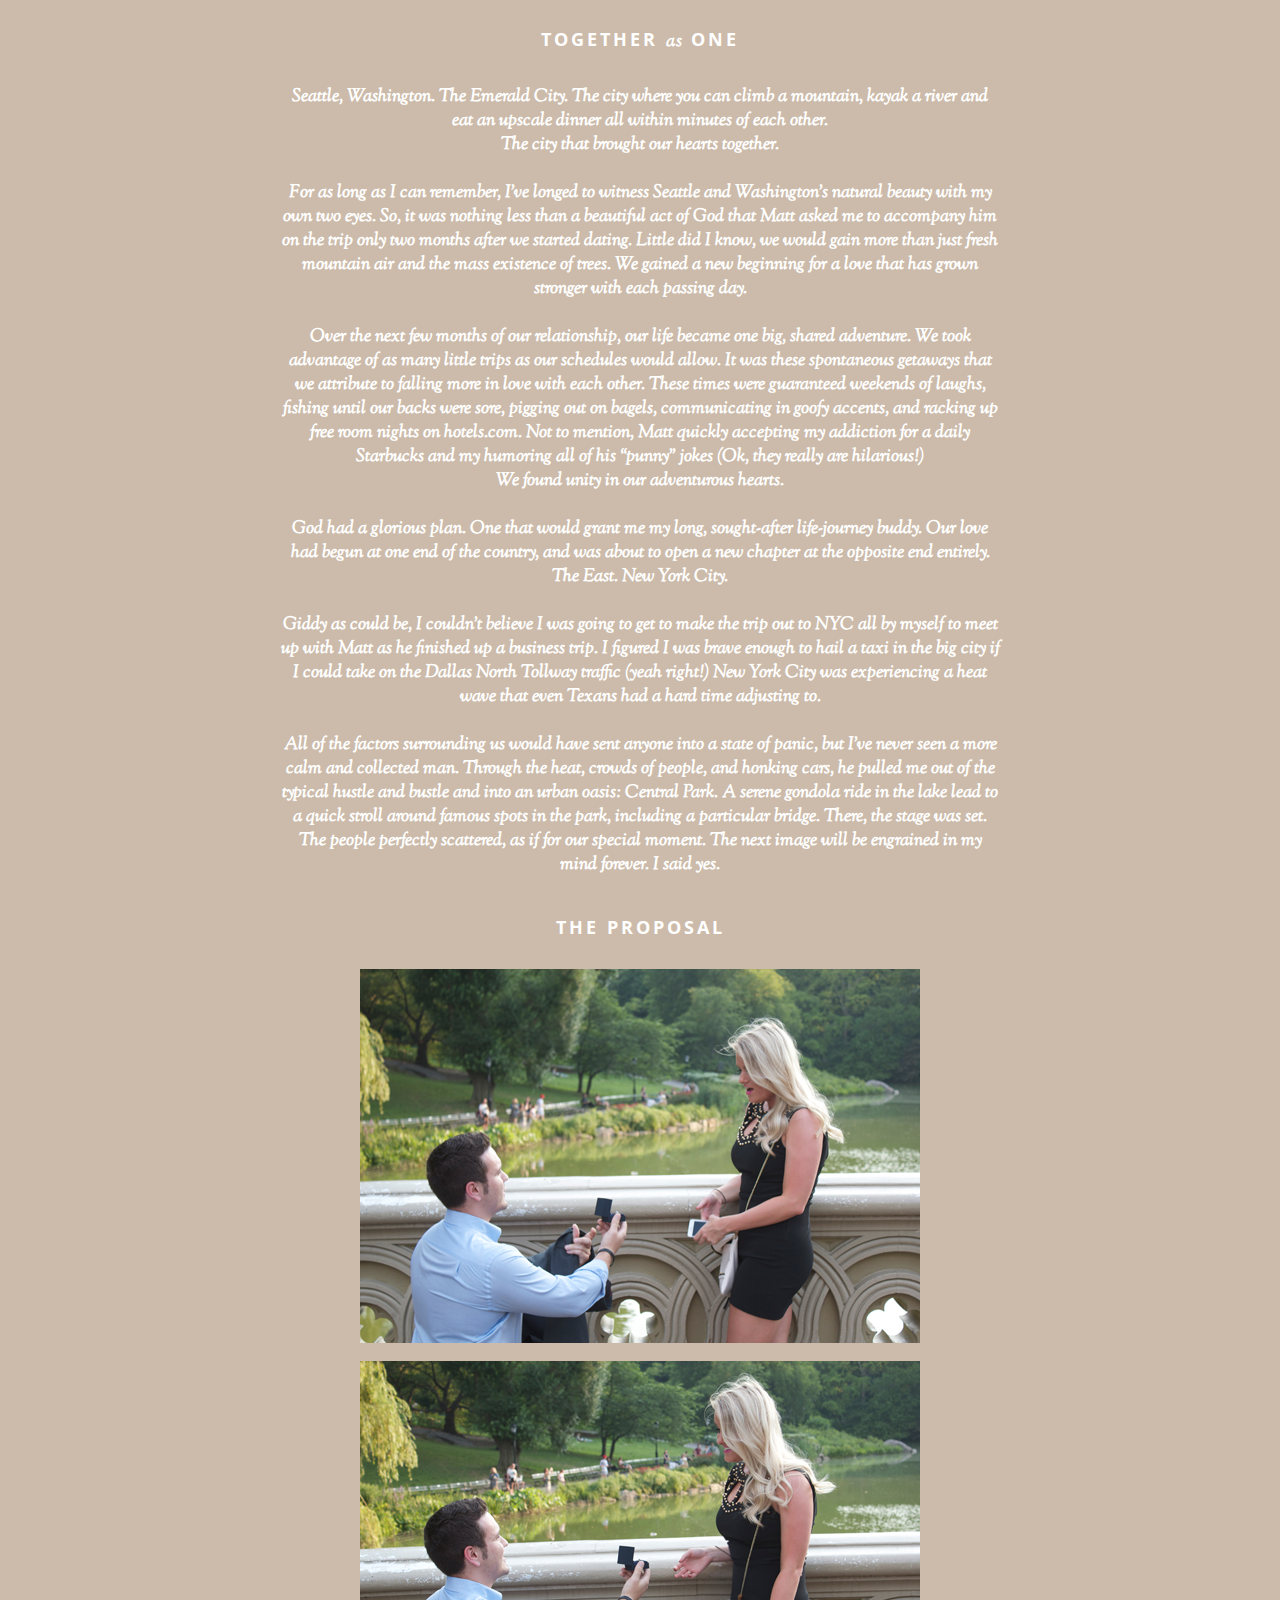
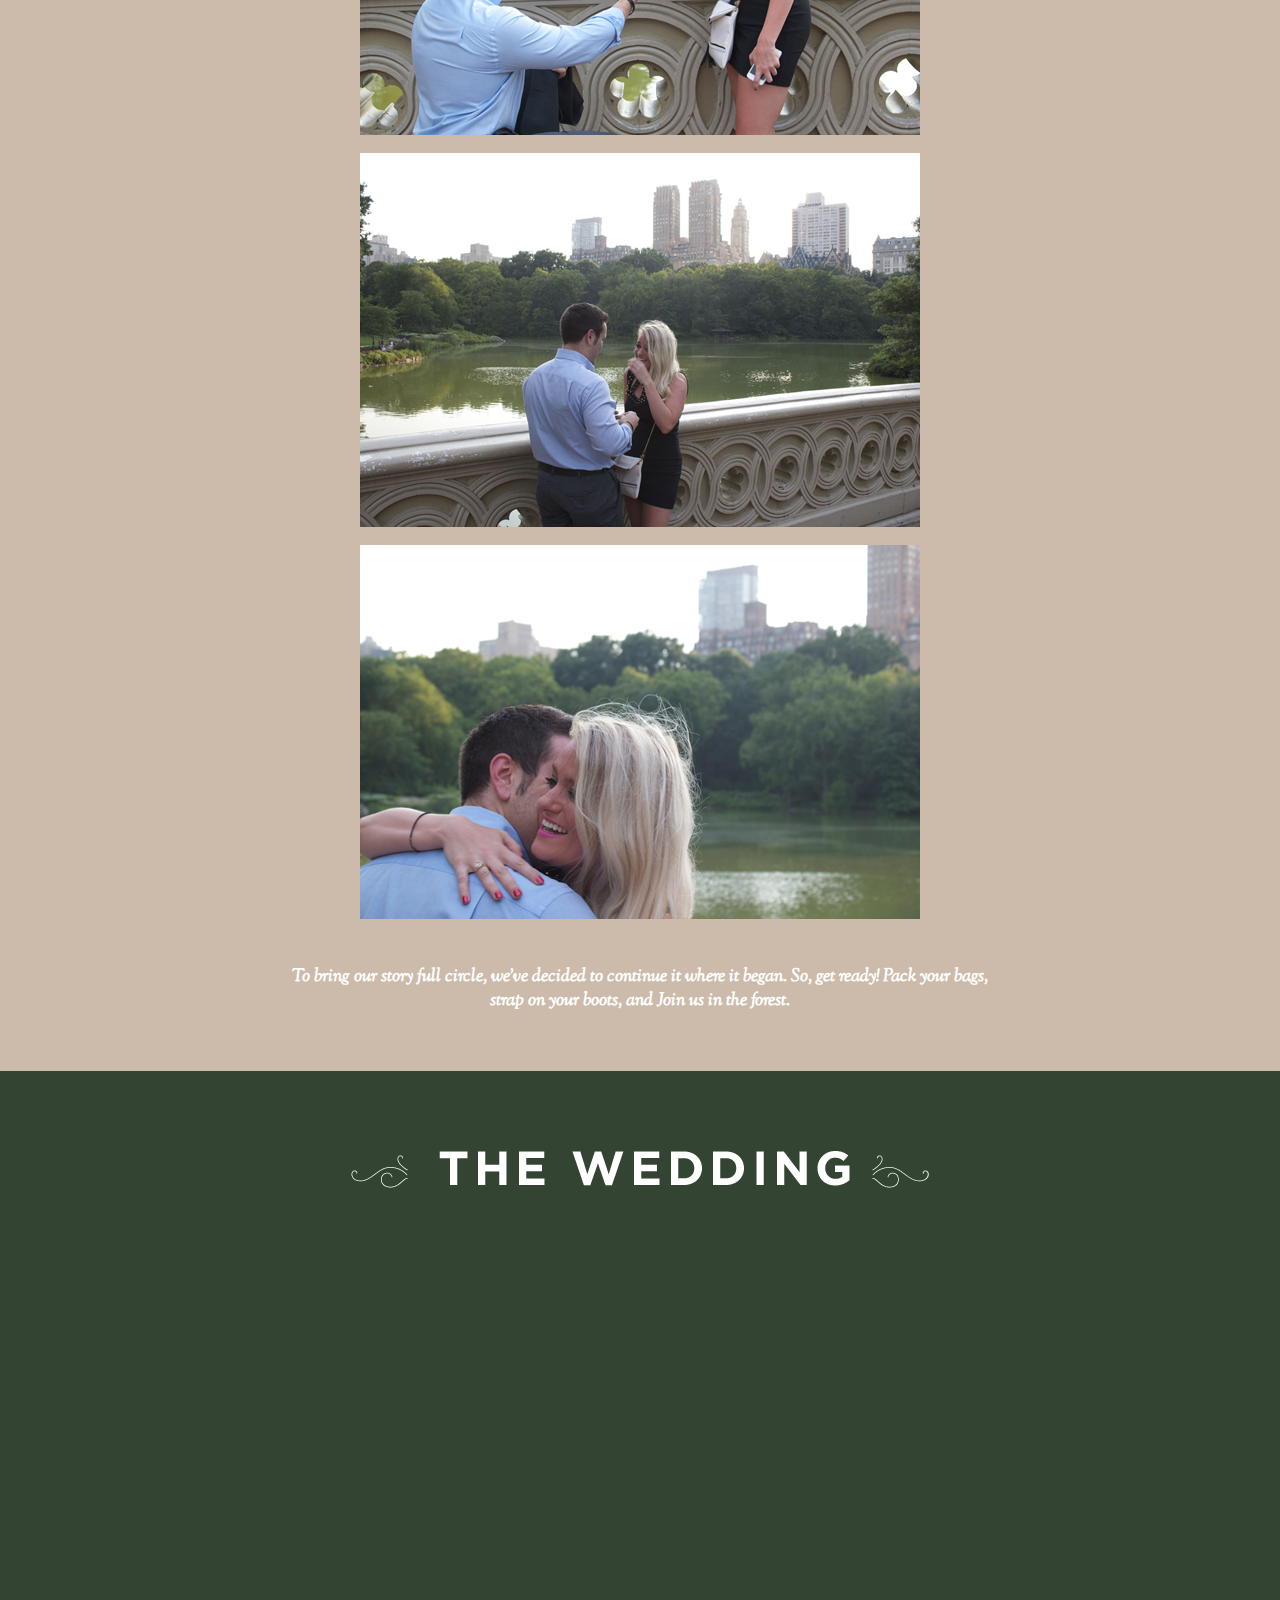
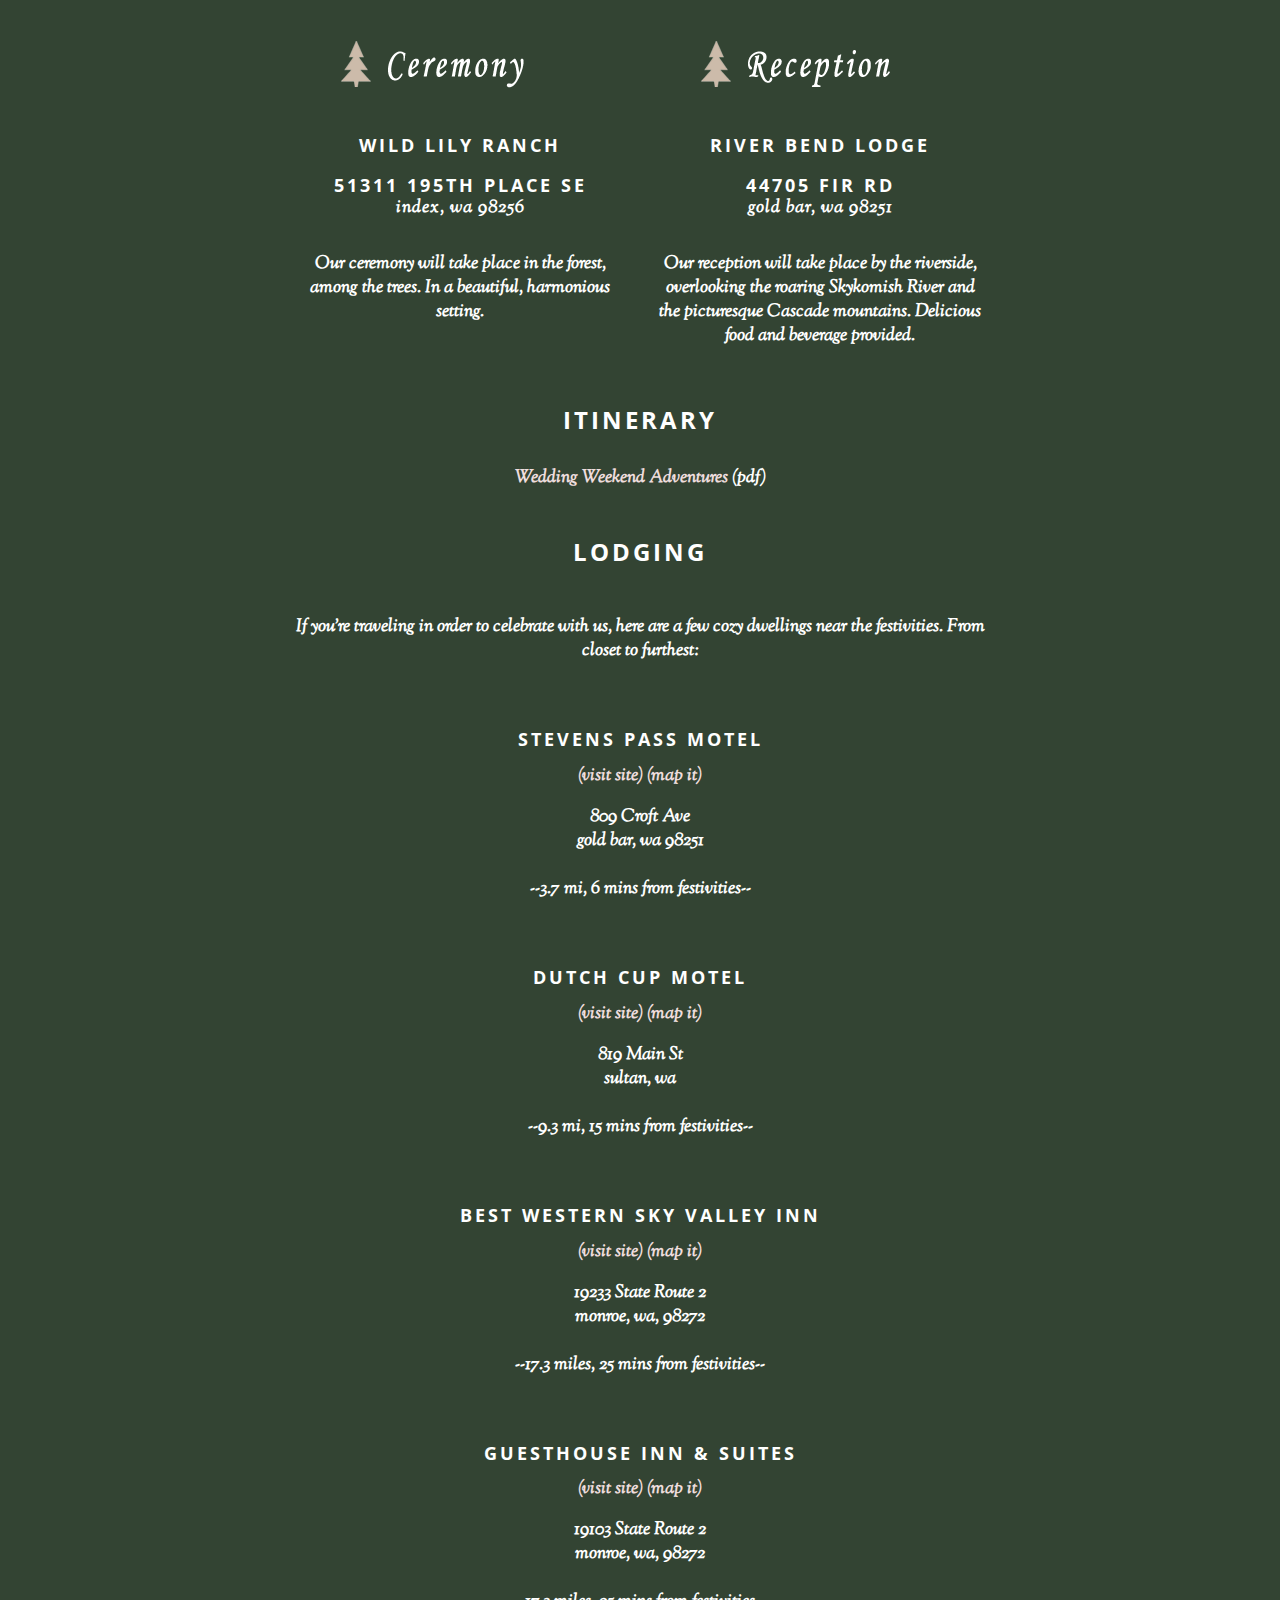
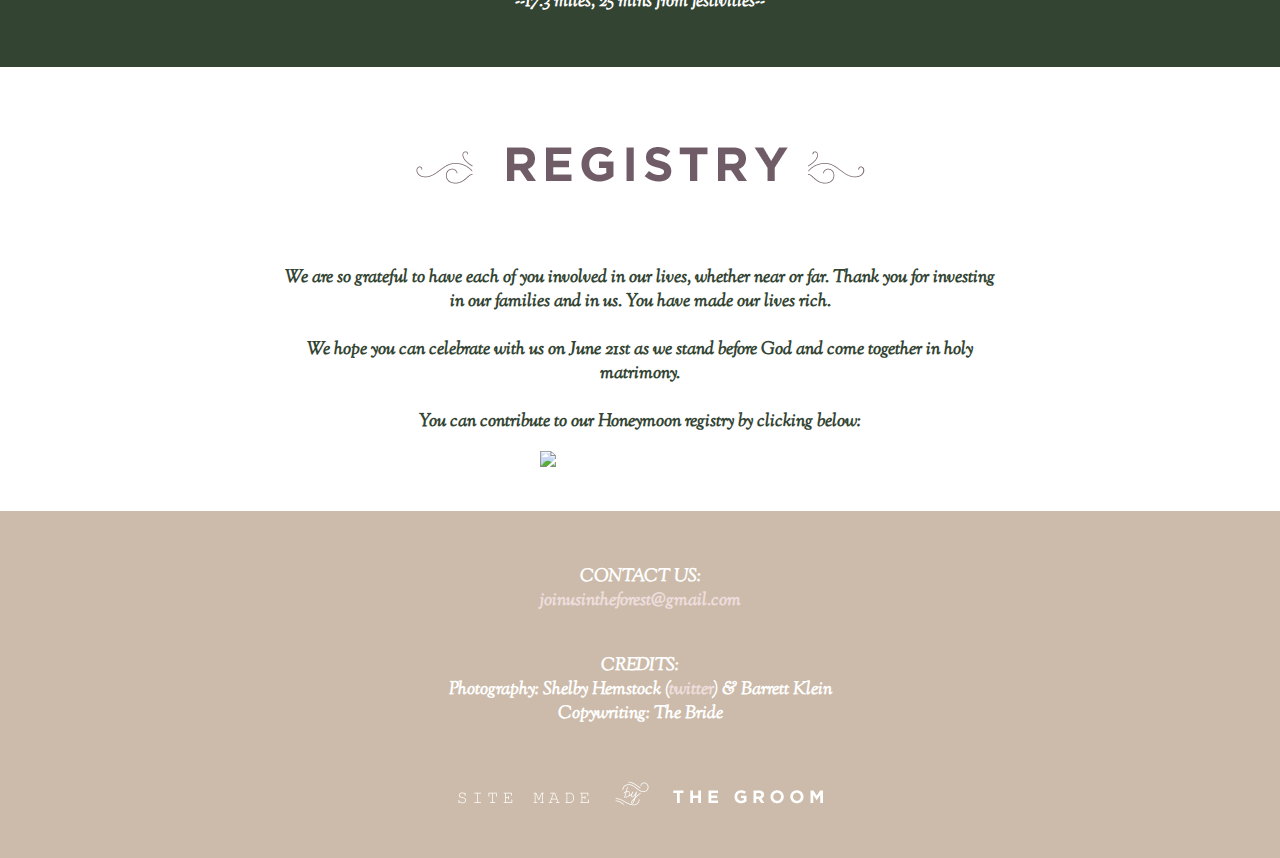
==== commit 241fb588: "update mobile overlay text" ====
--- a/index.html
+++ b/index.html
@@ -147,6 +147,20 @@
                                 ul.countdown li p {
                                 color: #a7abb1;
                                 font-size: 12px;
+                                }
+                                #mobile-date {
+                                  display: none;
+                                }
+                                @media only screen and (max-width: 425px) {
+                                  ul.countdown li span, ul.countdown li.seperator,
+                                  p.reg-date, .days_ref, .seconds_ref, .hours_ref, .minutes_ref  {
+                                    display: none;
+                                  }
+                                  p.mobile-date {
+                                    display: block;
+                                    font-size: 18px;
+                                    font-weight: normal;
+                                  }
                                 }
   /*]]>*/
   </style>
@@ -390,7 +404,7 @@
           </li>
         </ul>
 
-        <p style="margin-top: -75px; color: #ffffff;"><i><b>...until the big day - June
+        <p class="reg-date" style="margin-top: -75px; color: #ffffff;"><i><b>...until the big day - June
         21st, 2014</b></i></p>
 
         <p><script class="source" type="text/javascript">
@@ -403,6 +417,8 @@
                 });
         //]]>
         </script> <!--<img src="holy.png" alt="" title="" width="" height="" />--></p>
+        <p class="mobile-date" style="margin-top: -75px; color: #ffffff;"><i><b>June
+        21st, 2014</b></i></p>
       </div>
     </div>
   </div>
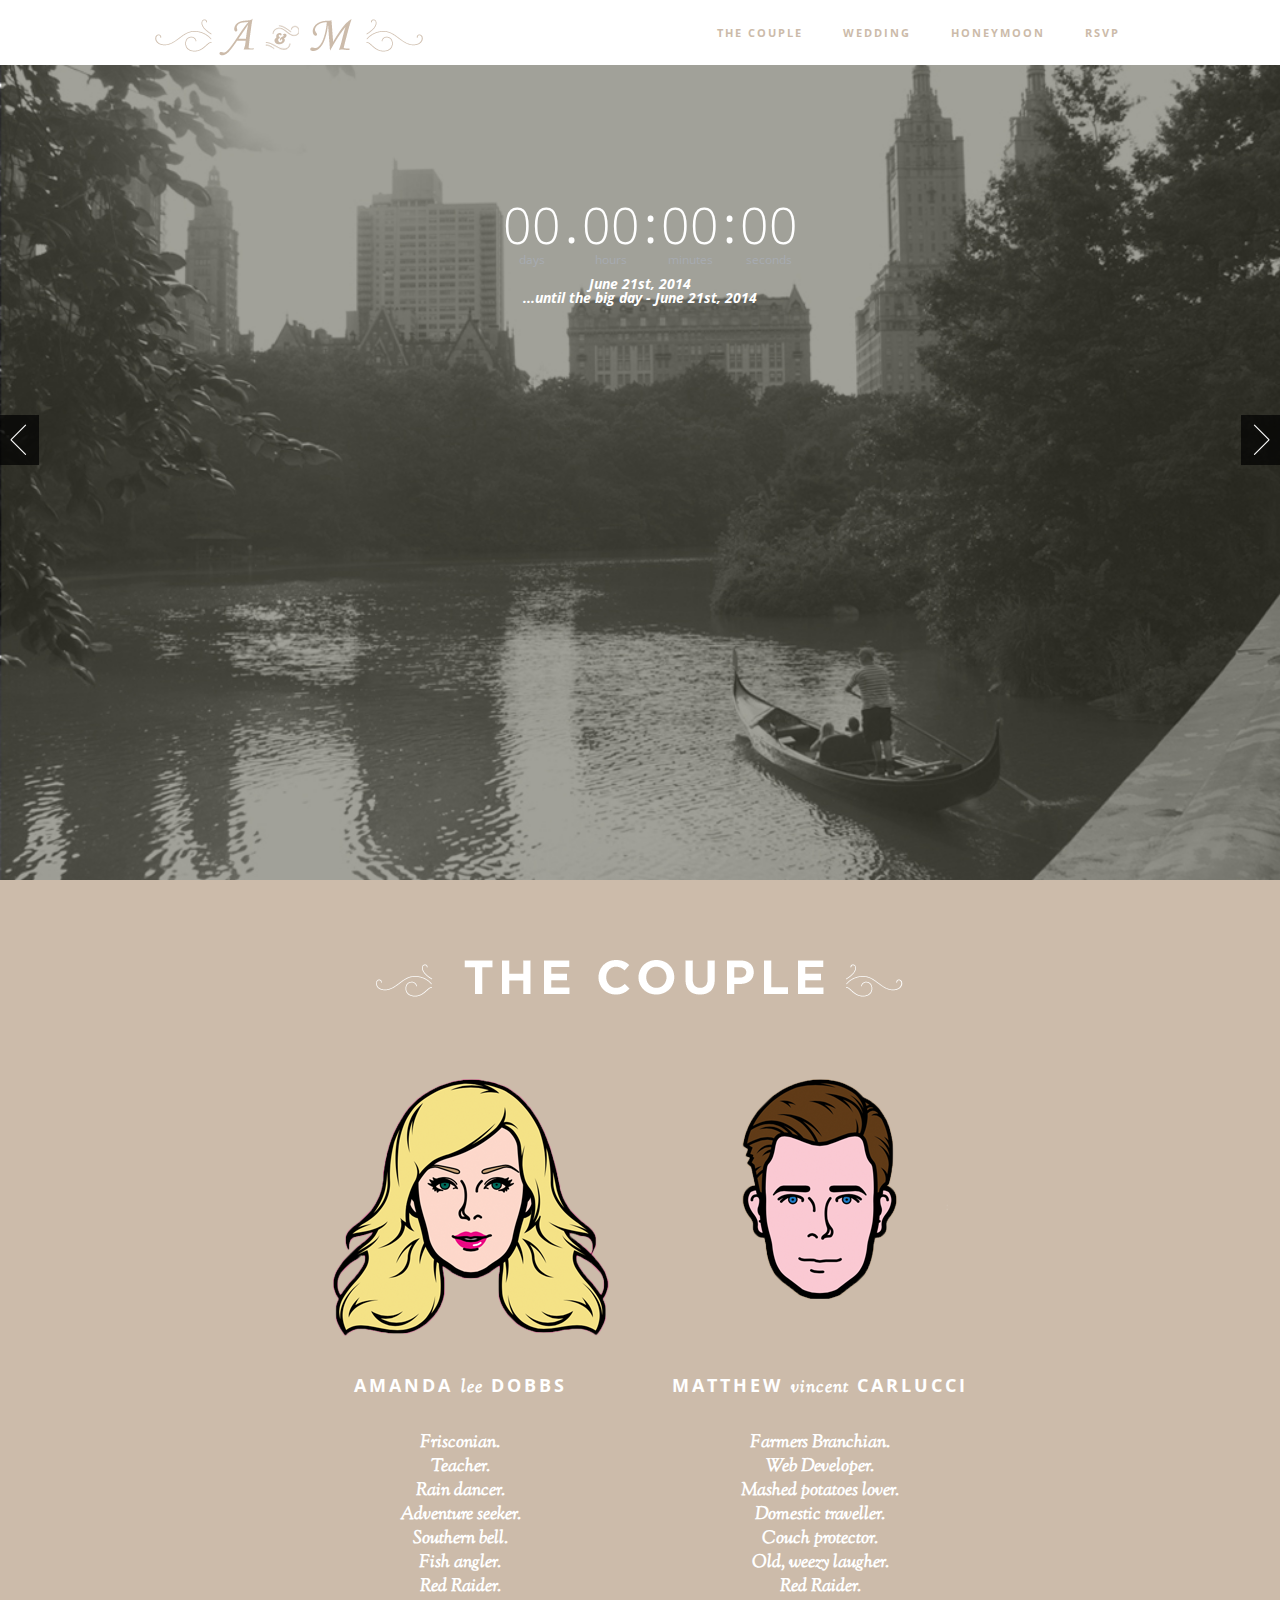
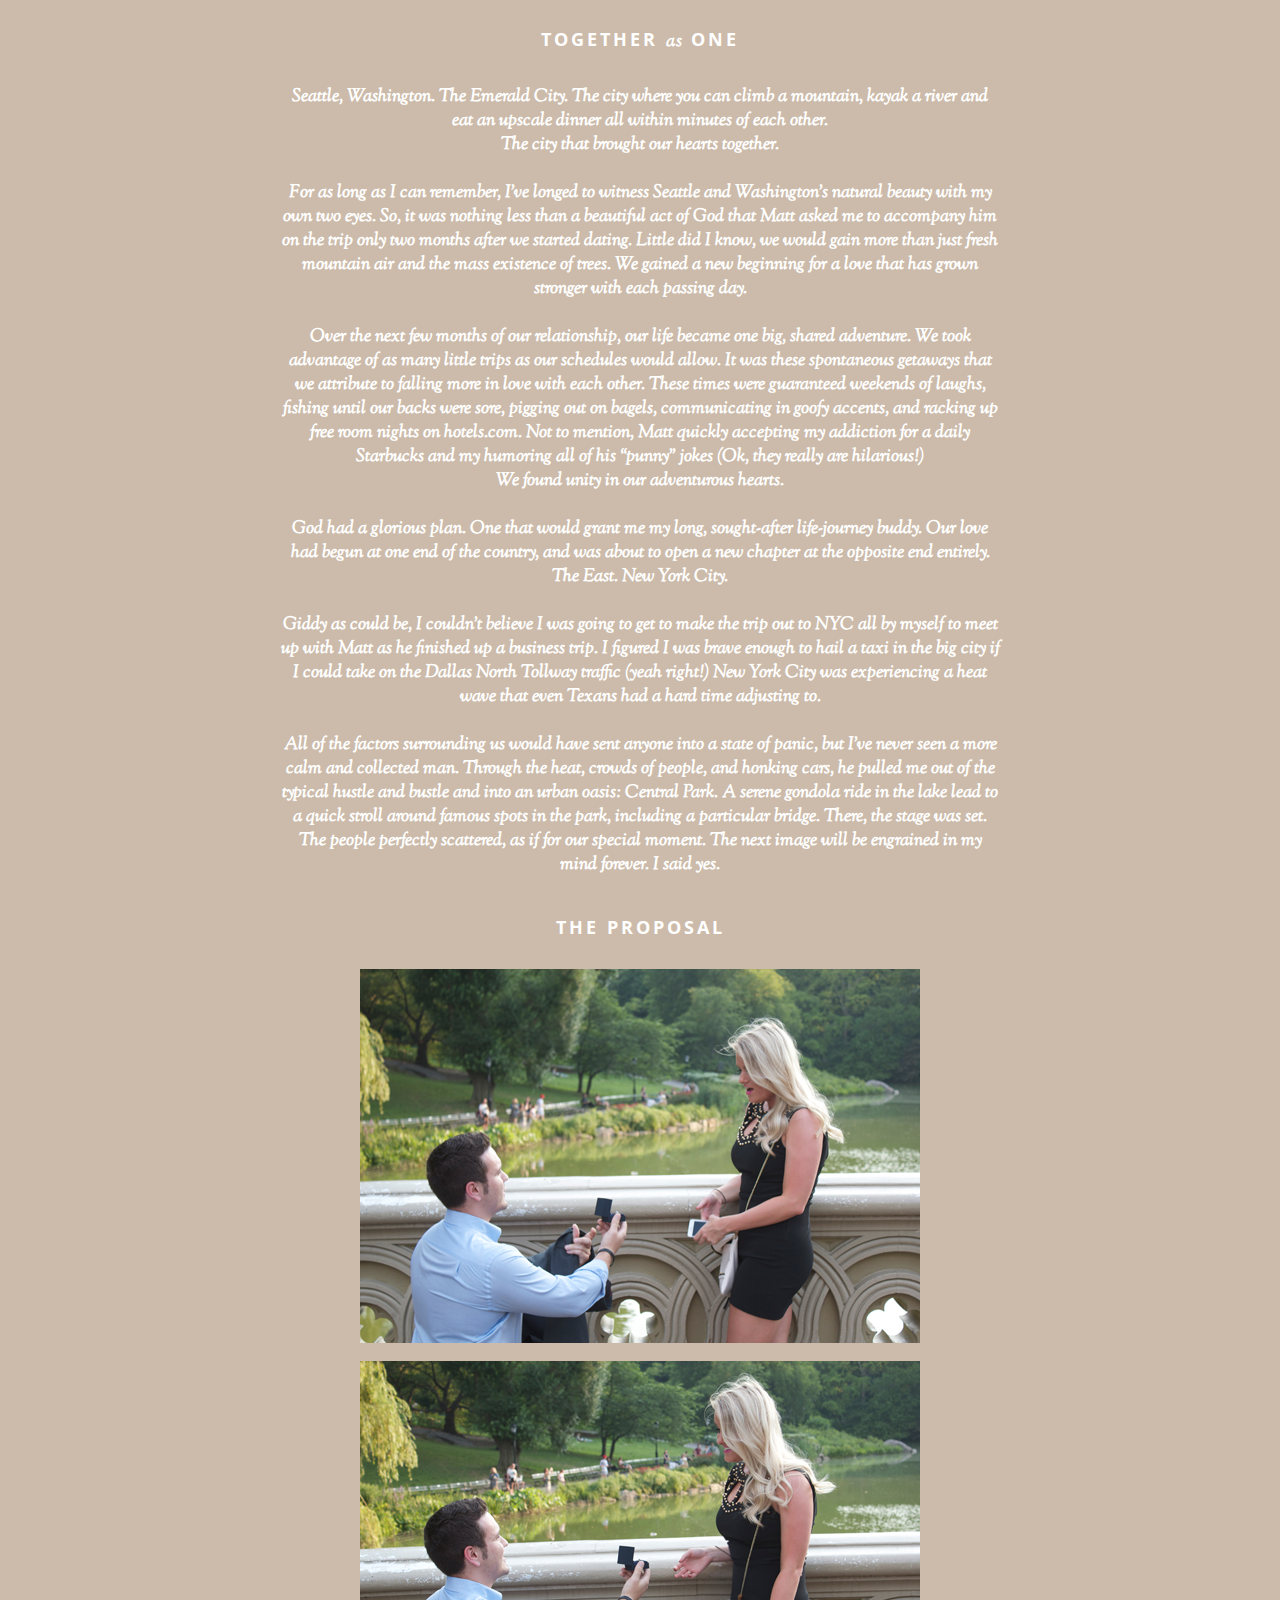
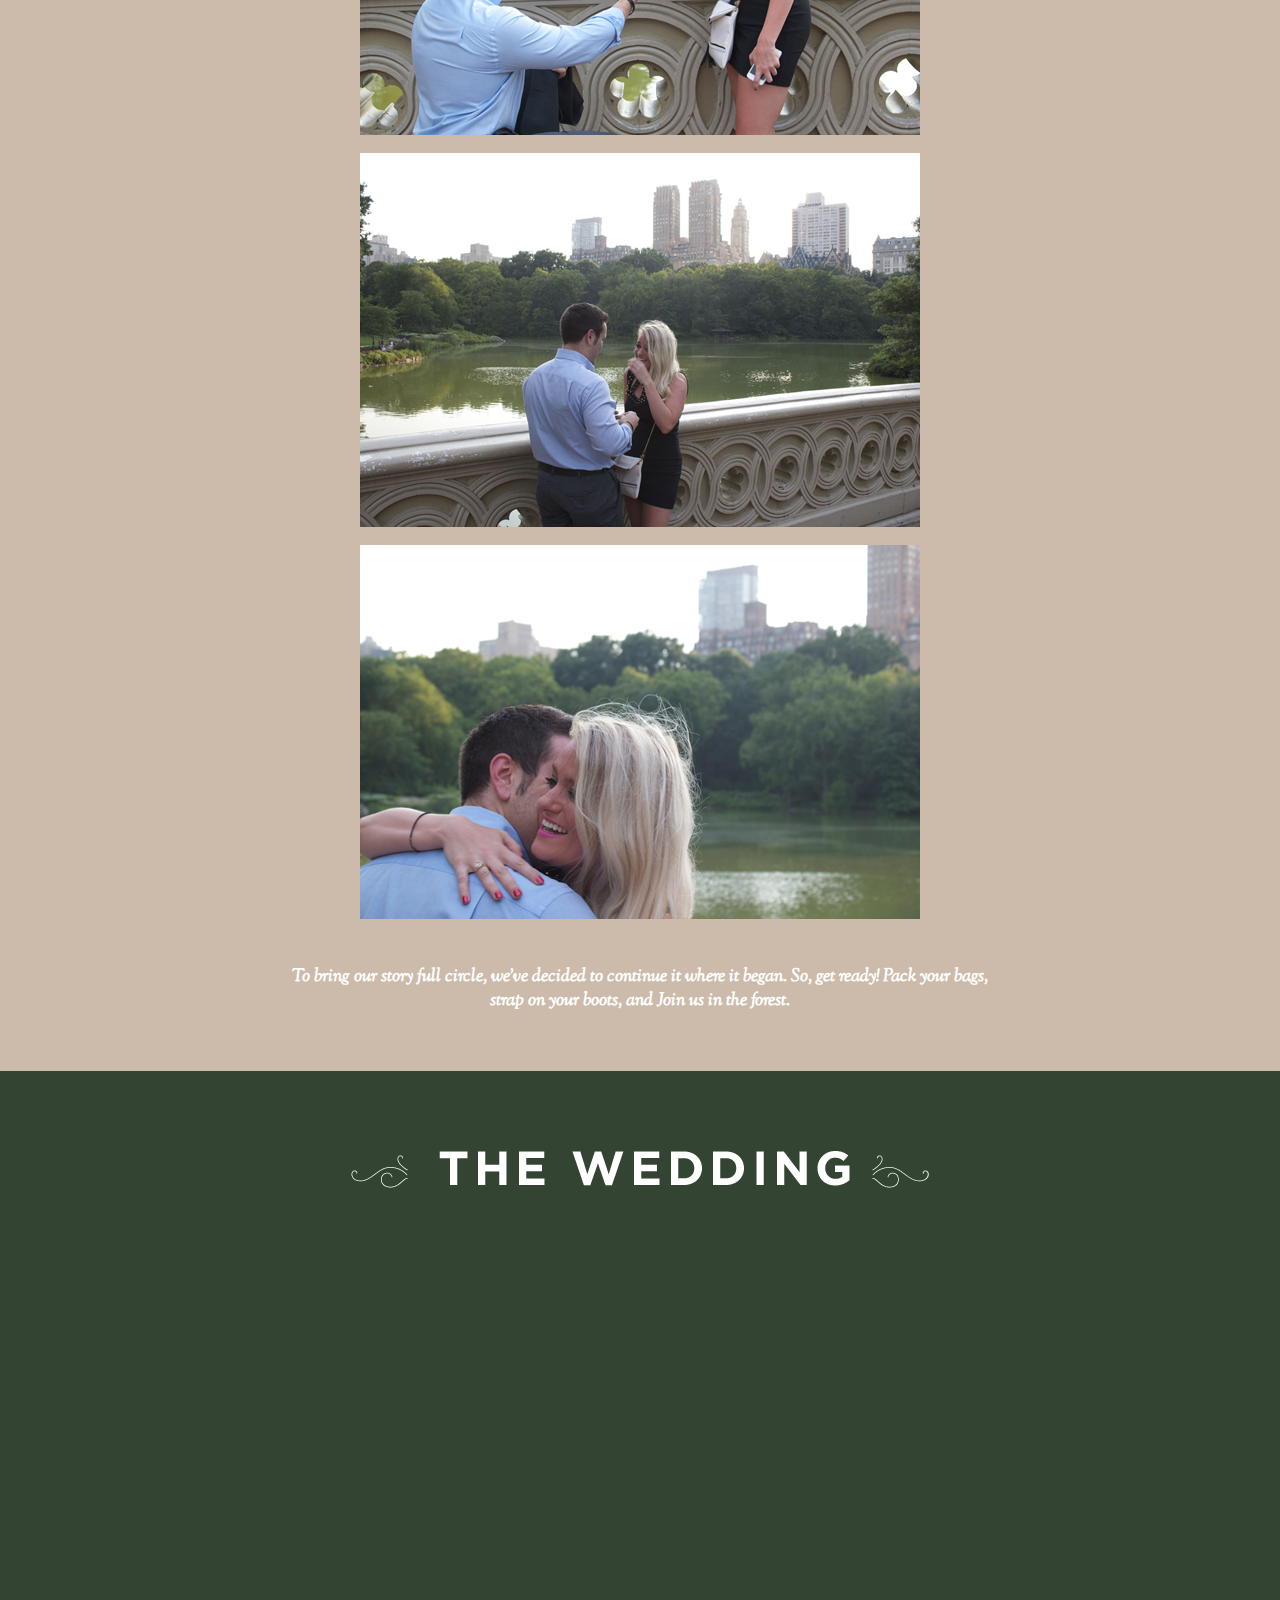
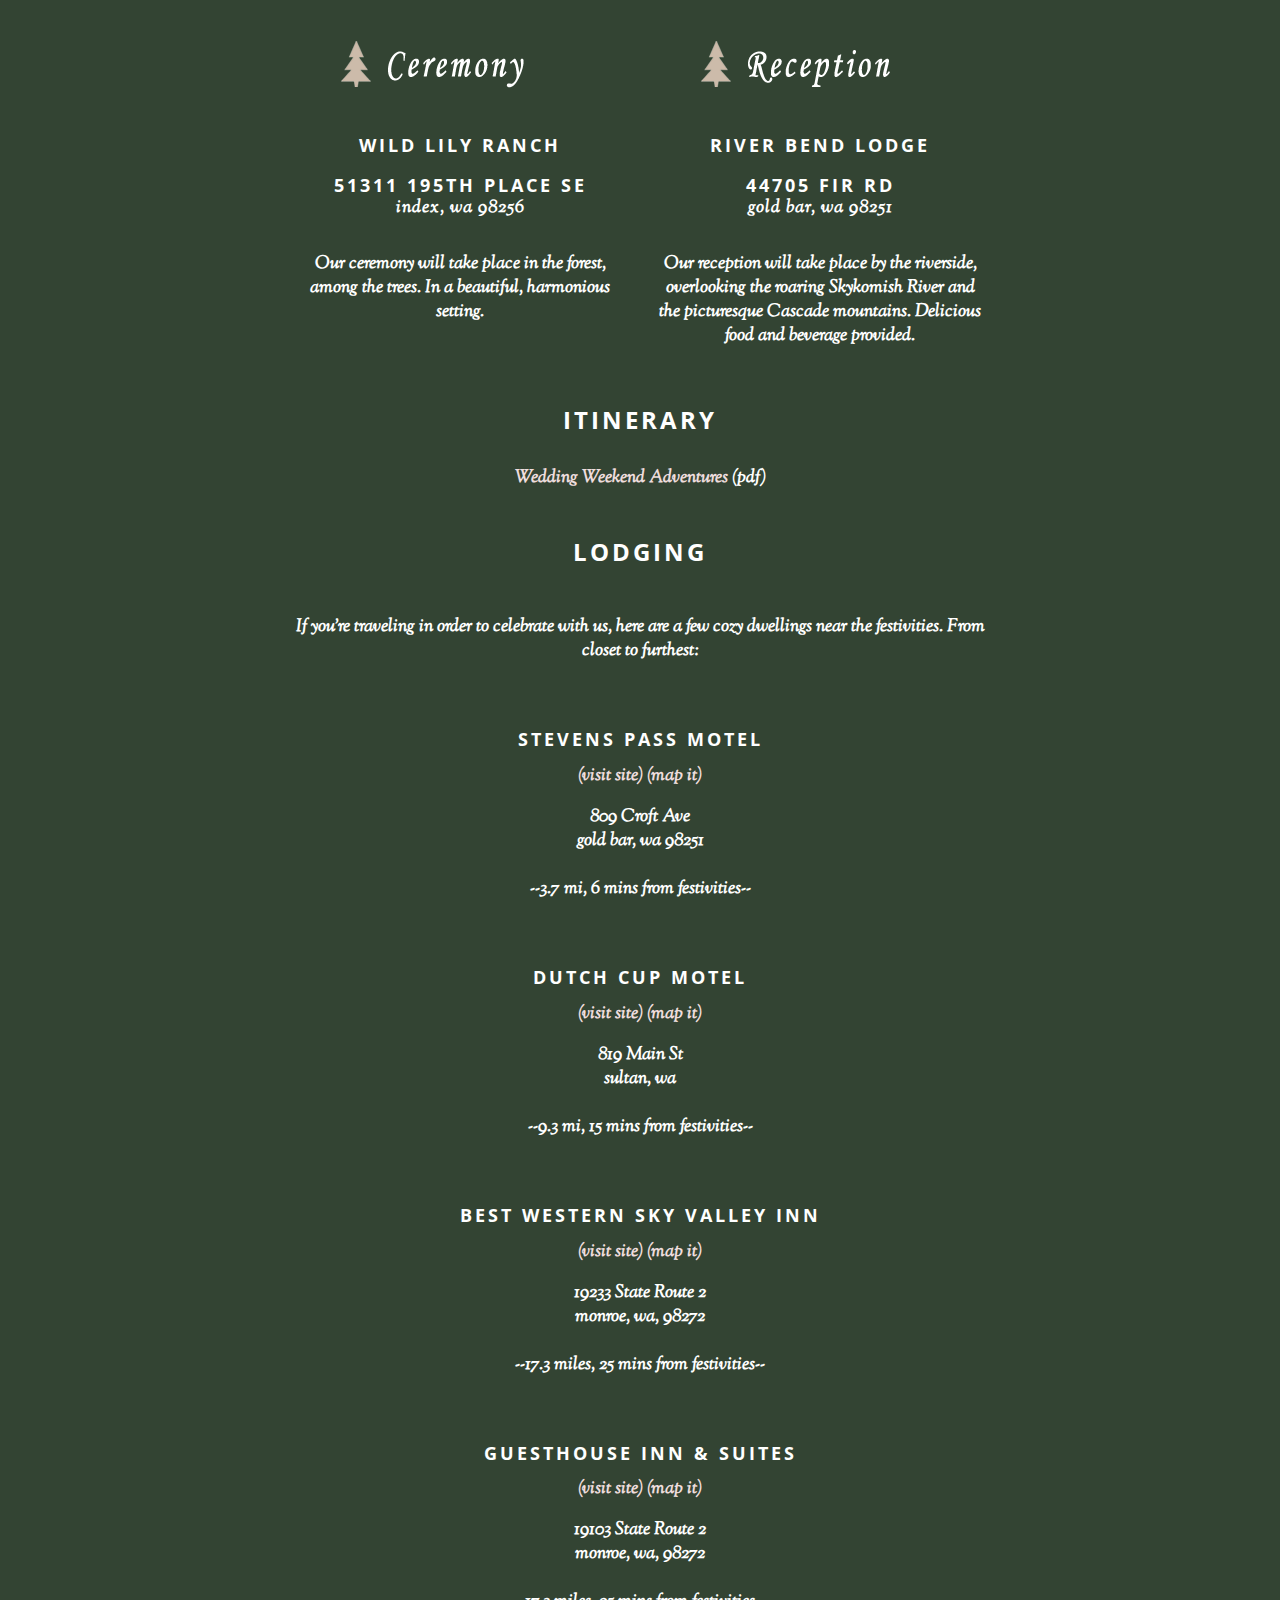
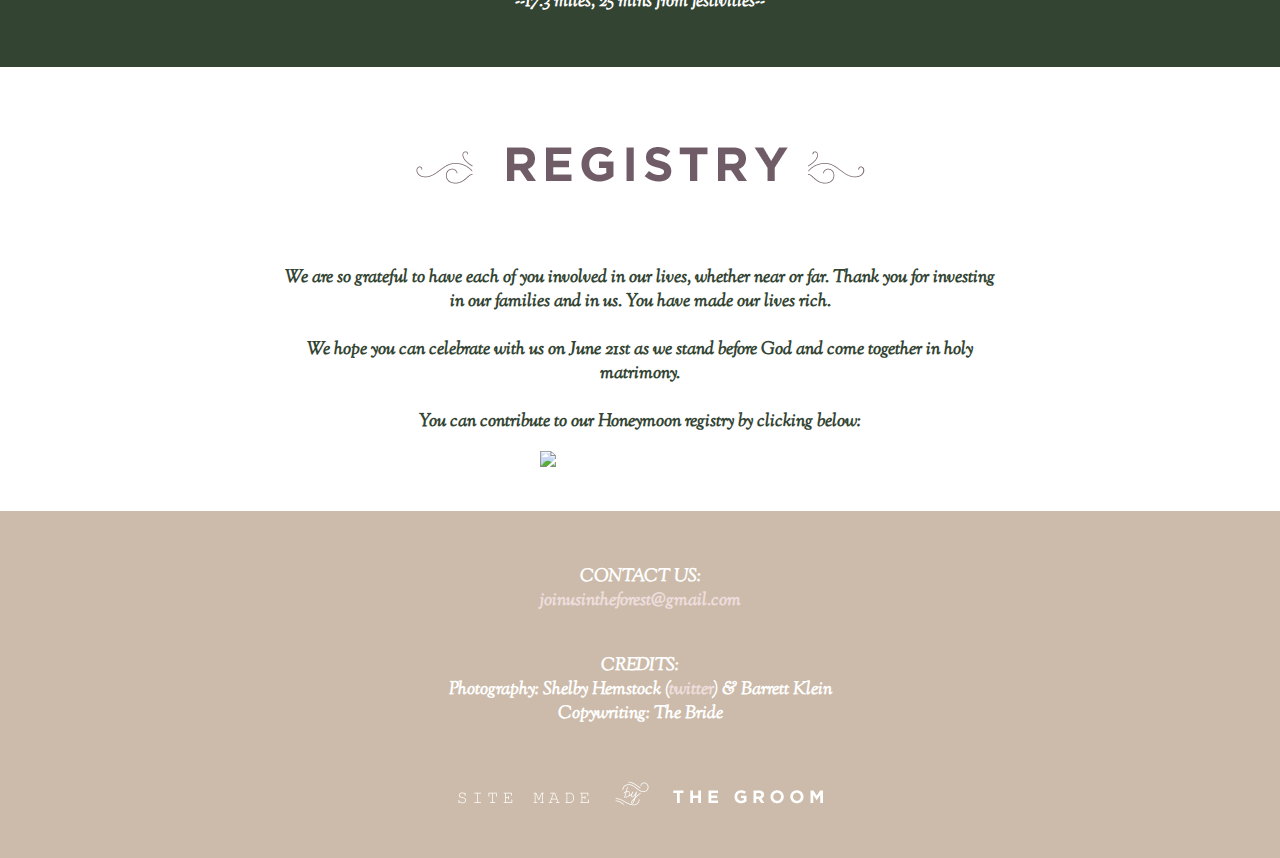
==== commit b29dfde0: "update position mobile overlay text" ====
--- a/index.html
+++ b/index.html
@@ -417,7 +417,7 @@
                 });
         //]]>
         </script> <!--<img src="holy.png" alt="" title="" width="" height="" />--></p>
-        <p class="mobile-date" style="margin-top: -75px; color: #ffffff;"><i><b>June
+        <p class="mobile-date" style="margin-top: -75px; color: #ffffff;"><br/><i><b>June
         21st, 2014</b></i></p>
       </div>
     </div>
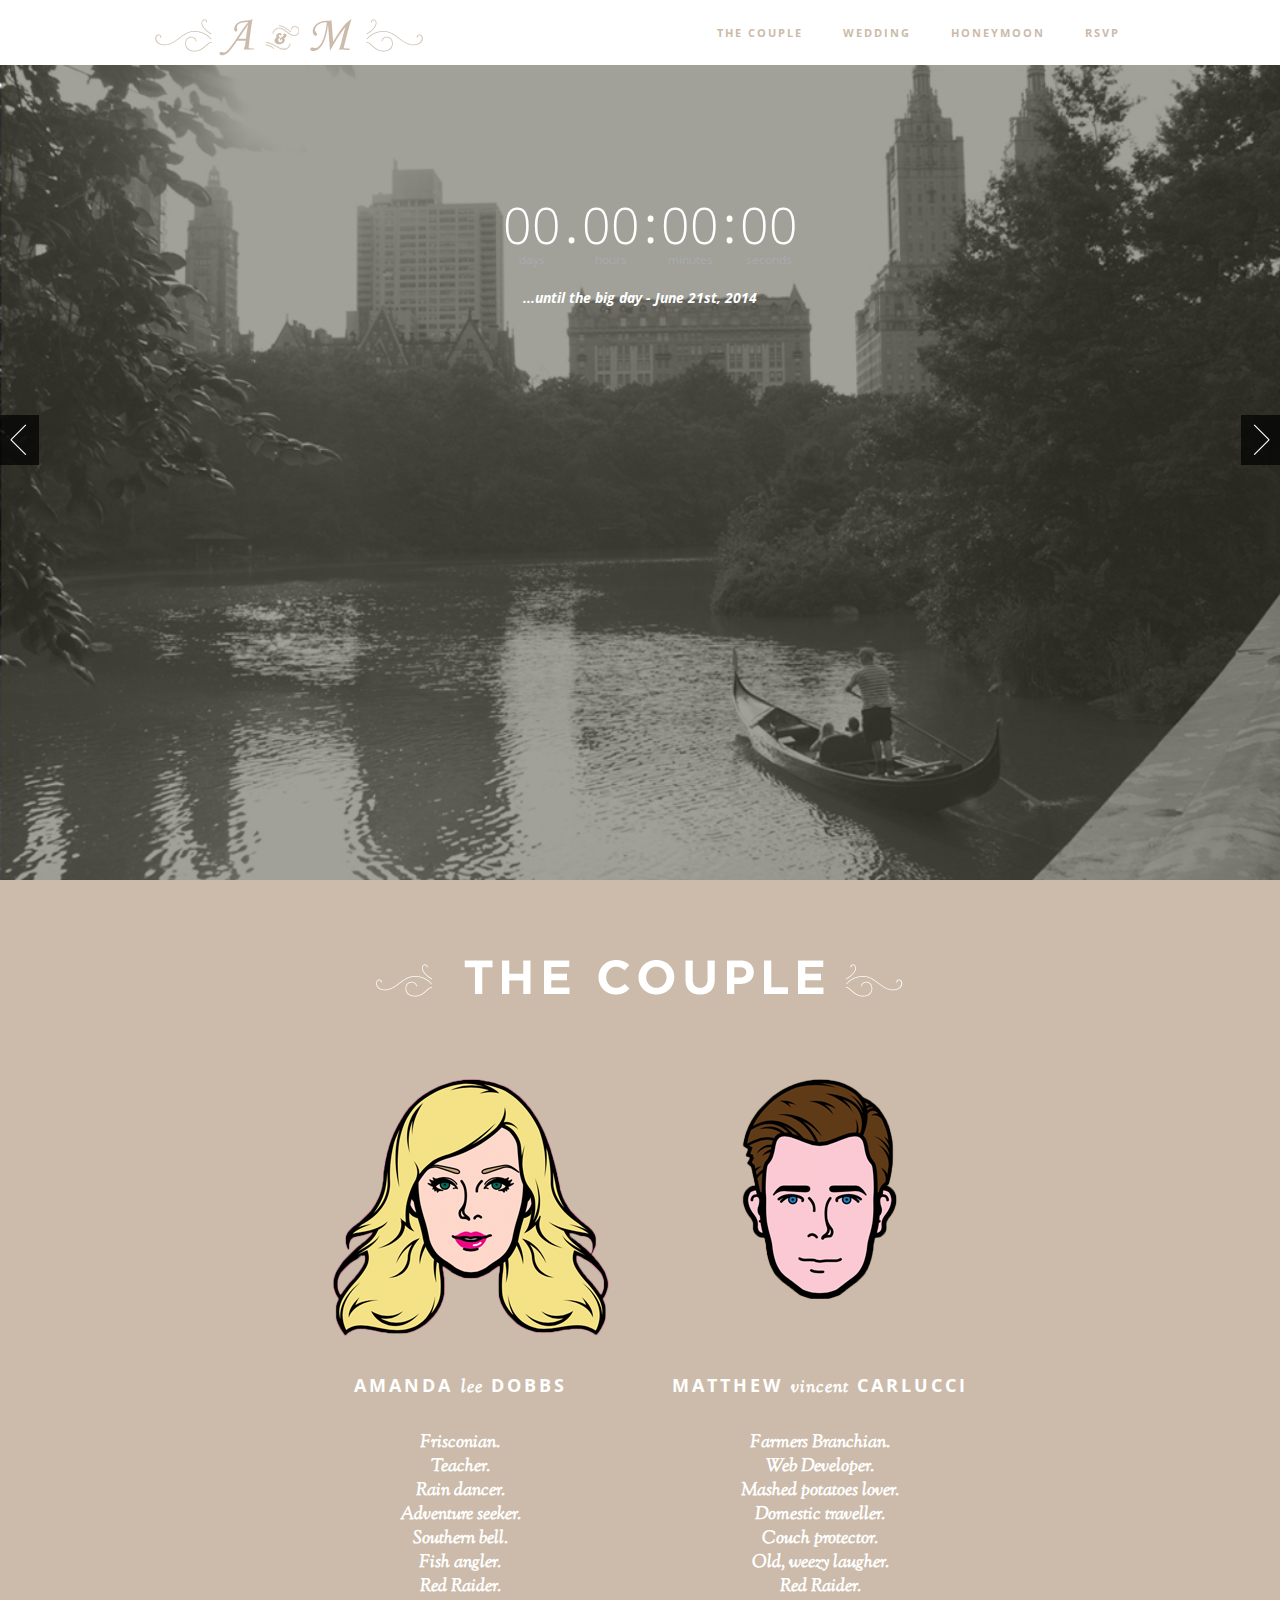
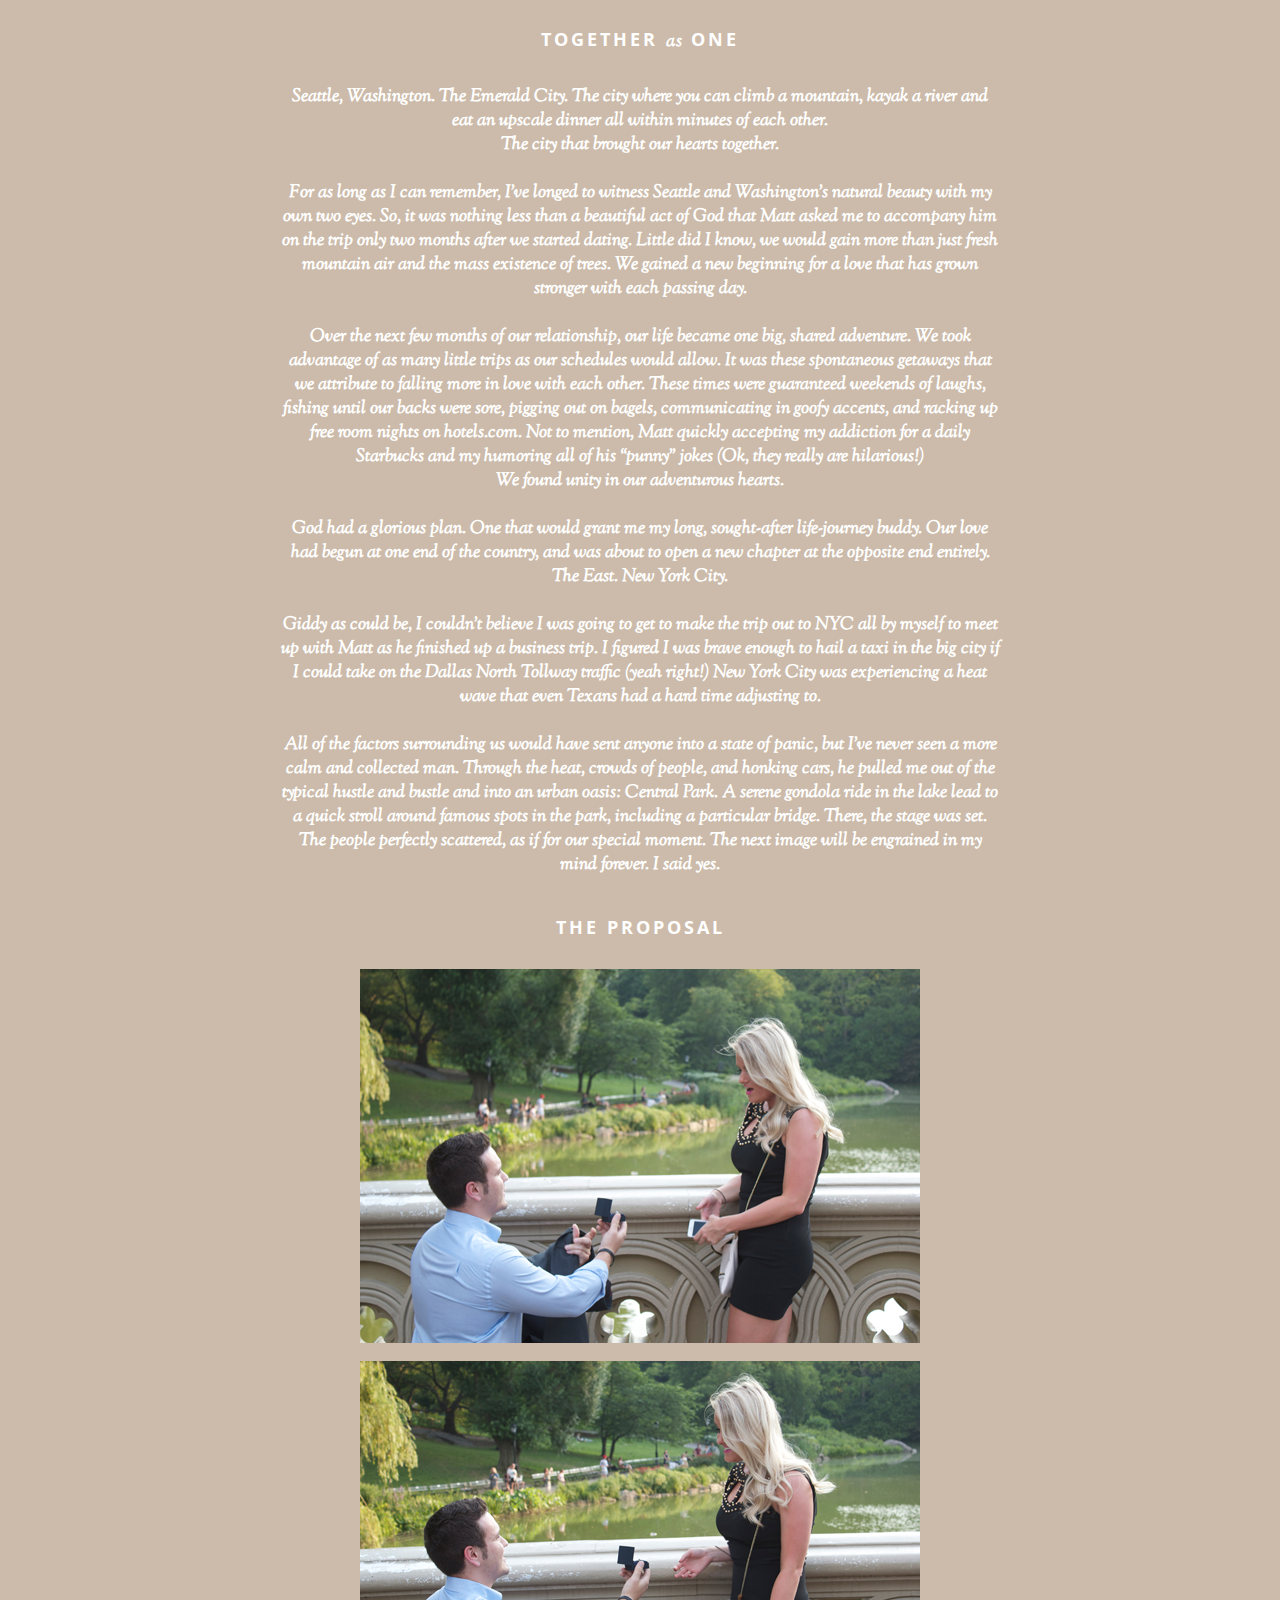
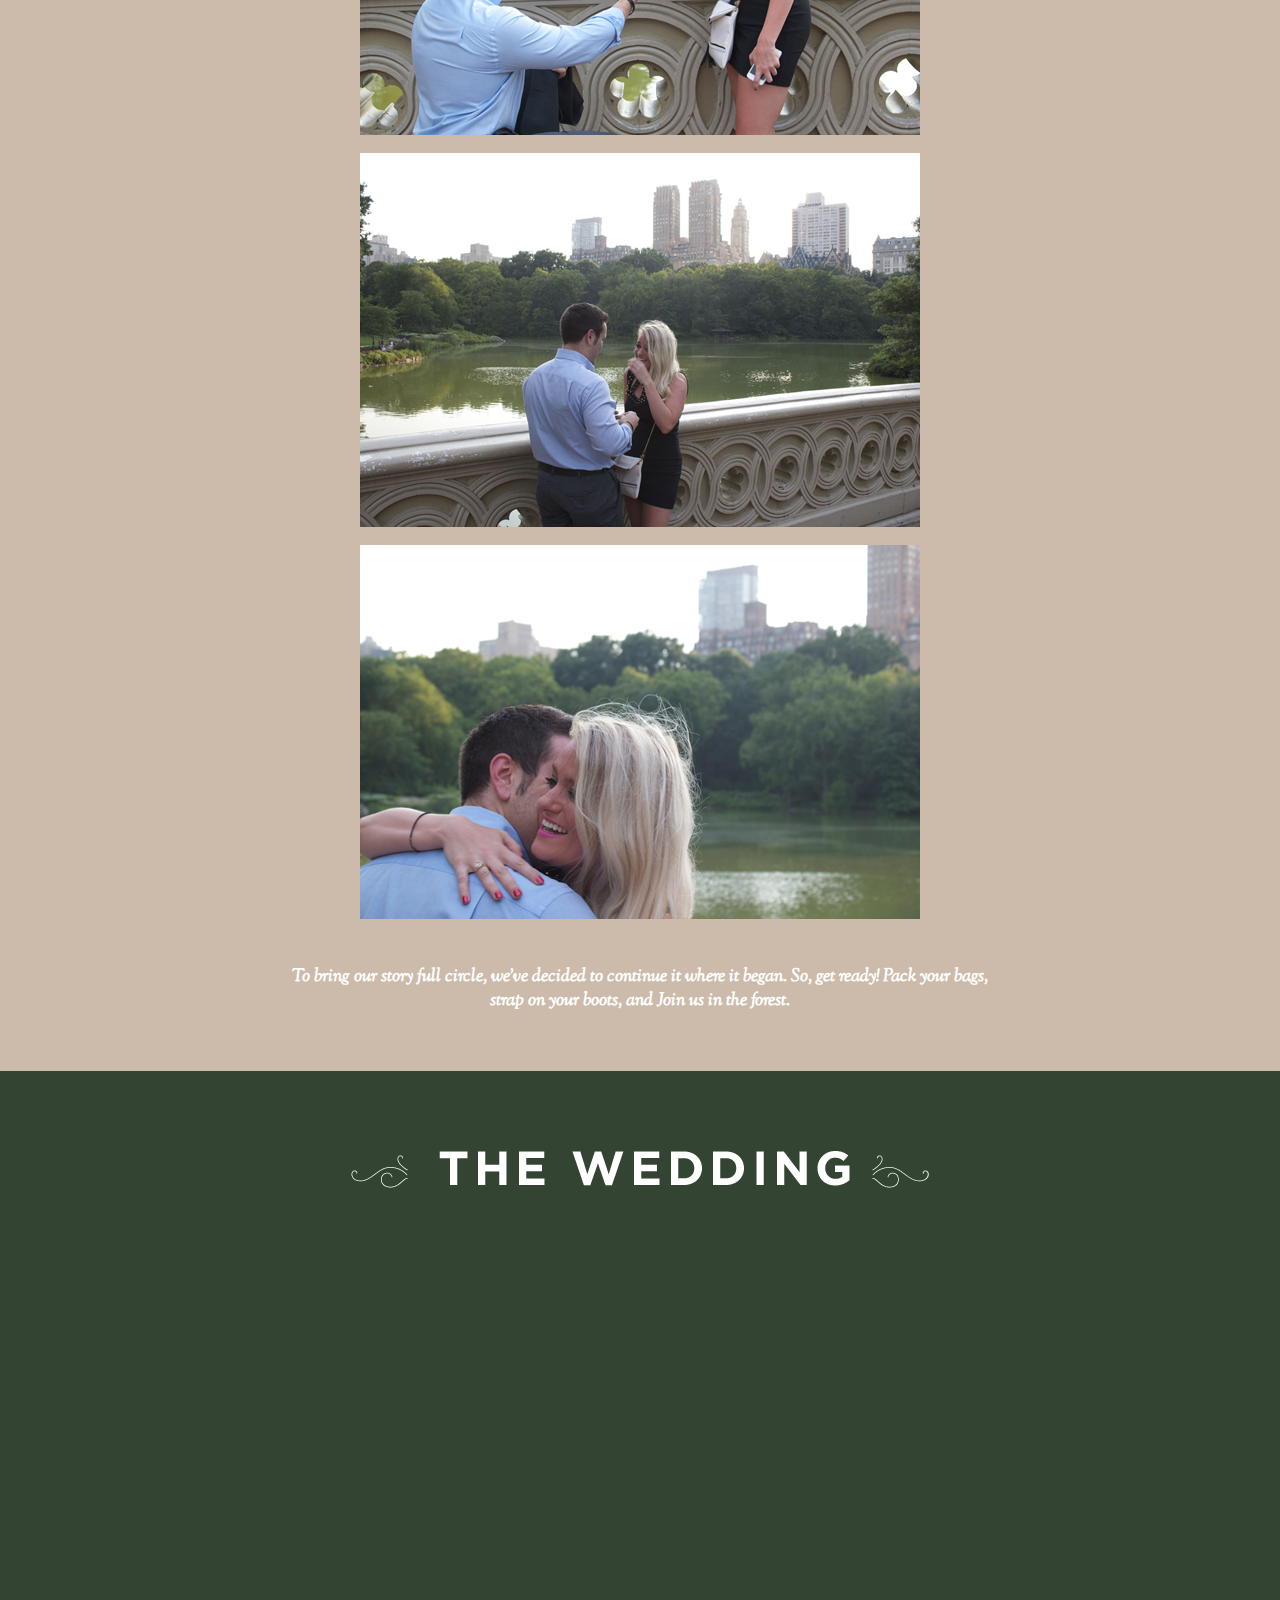
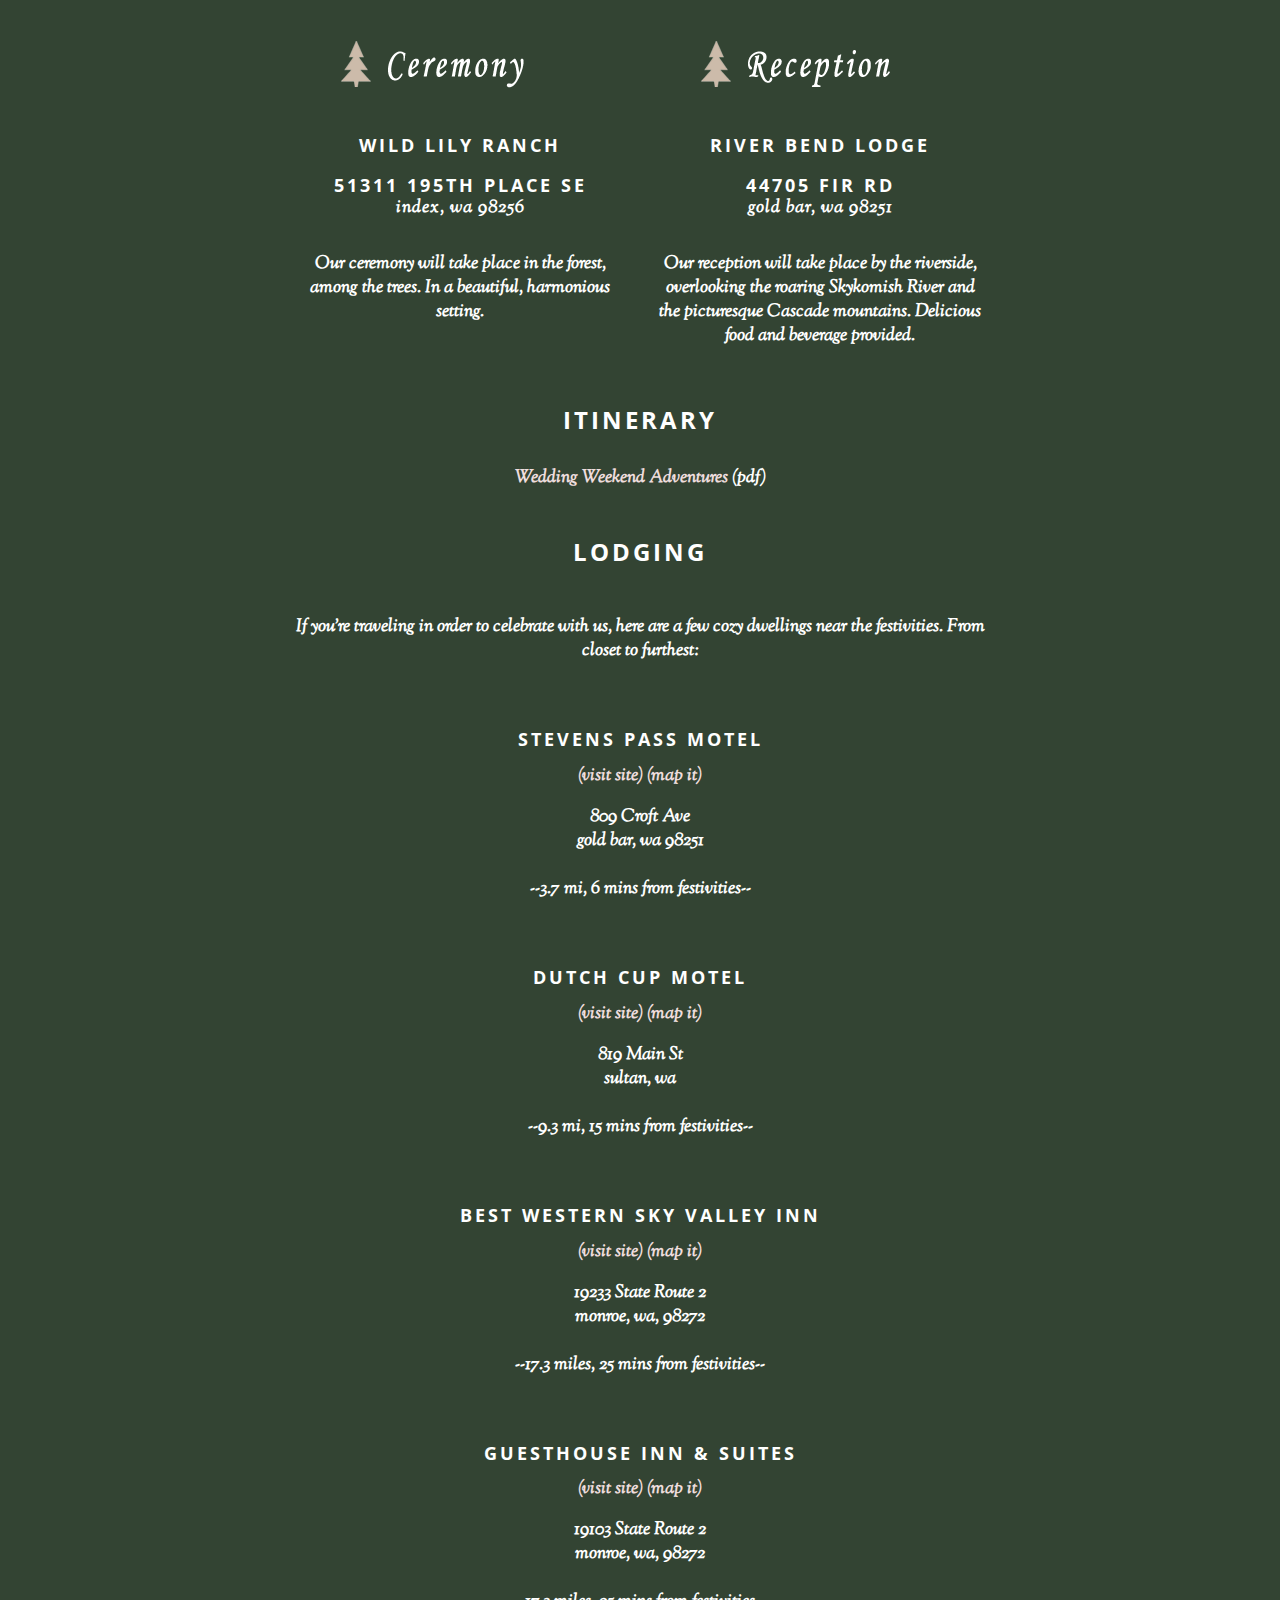
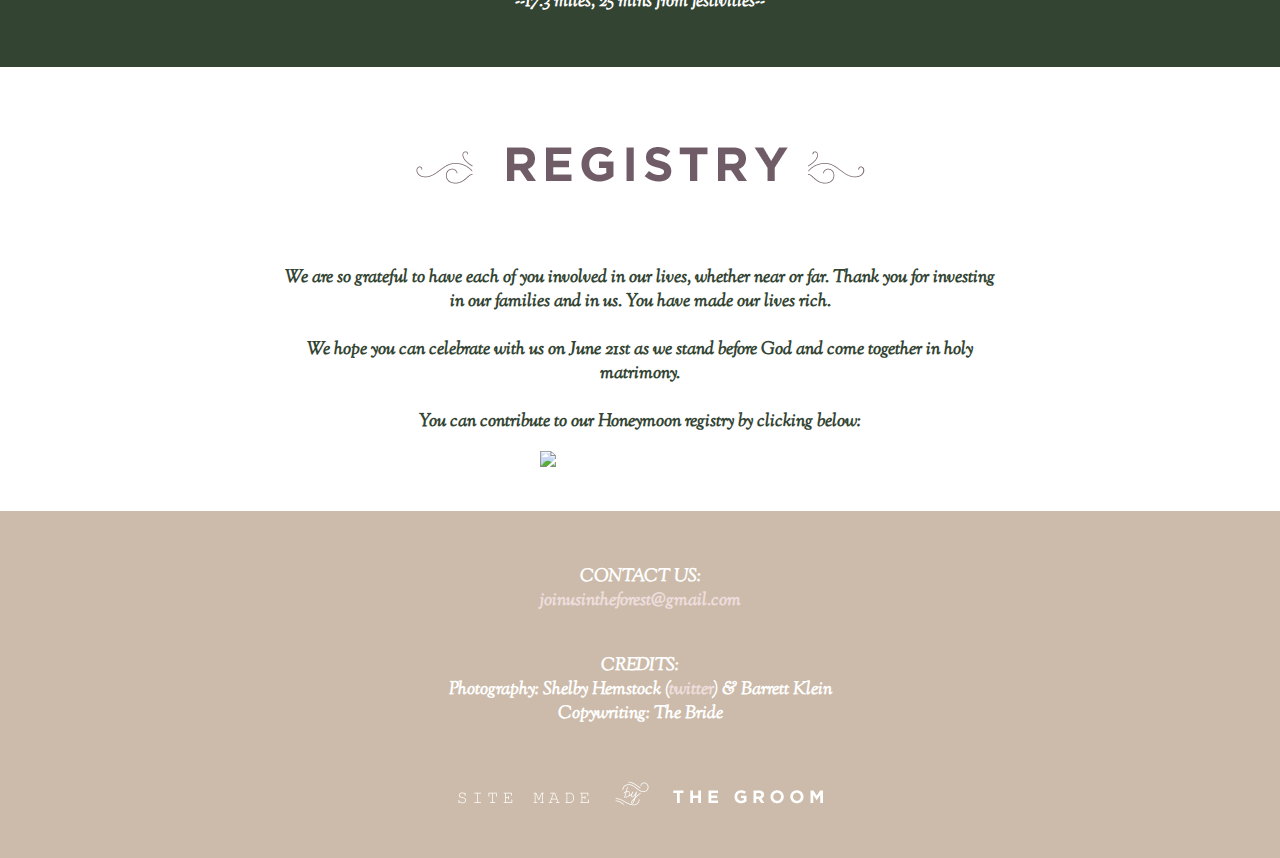
==== commit dfb06387: "update display attribute" ====
--- a/index.html
+++ b/index.html
@@ -148,7 +148,7 @@
                                 color: #a7abb1;
                                 font-size: 12px;
                                 }
-                                #mobile-date {
+                                p.mobile-date {
                                   display: none;
                                 }
                                 @media only screen and (max-width: 425px) {
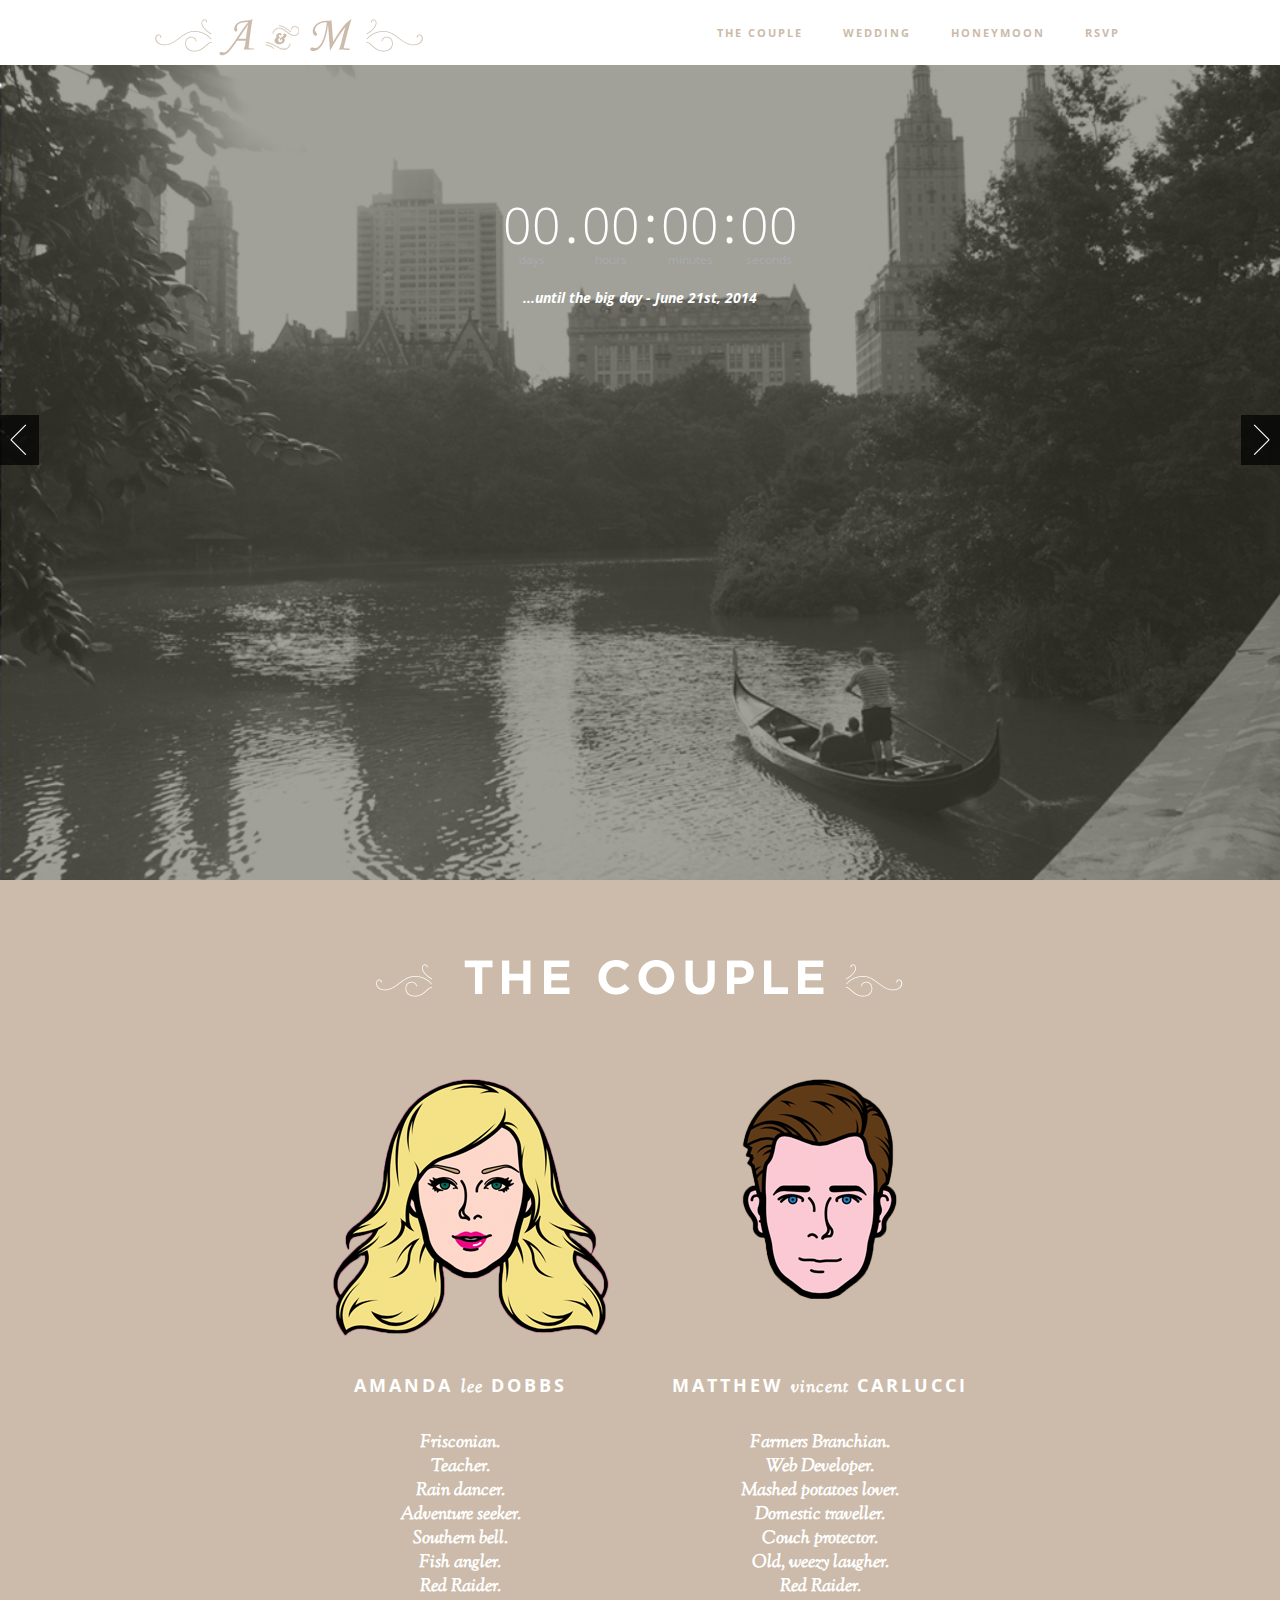
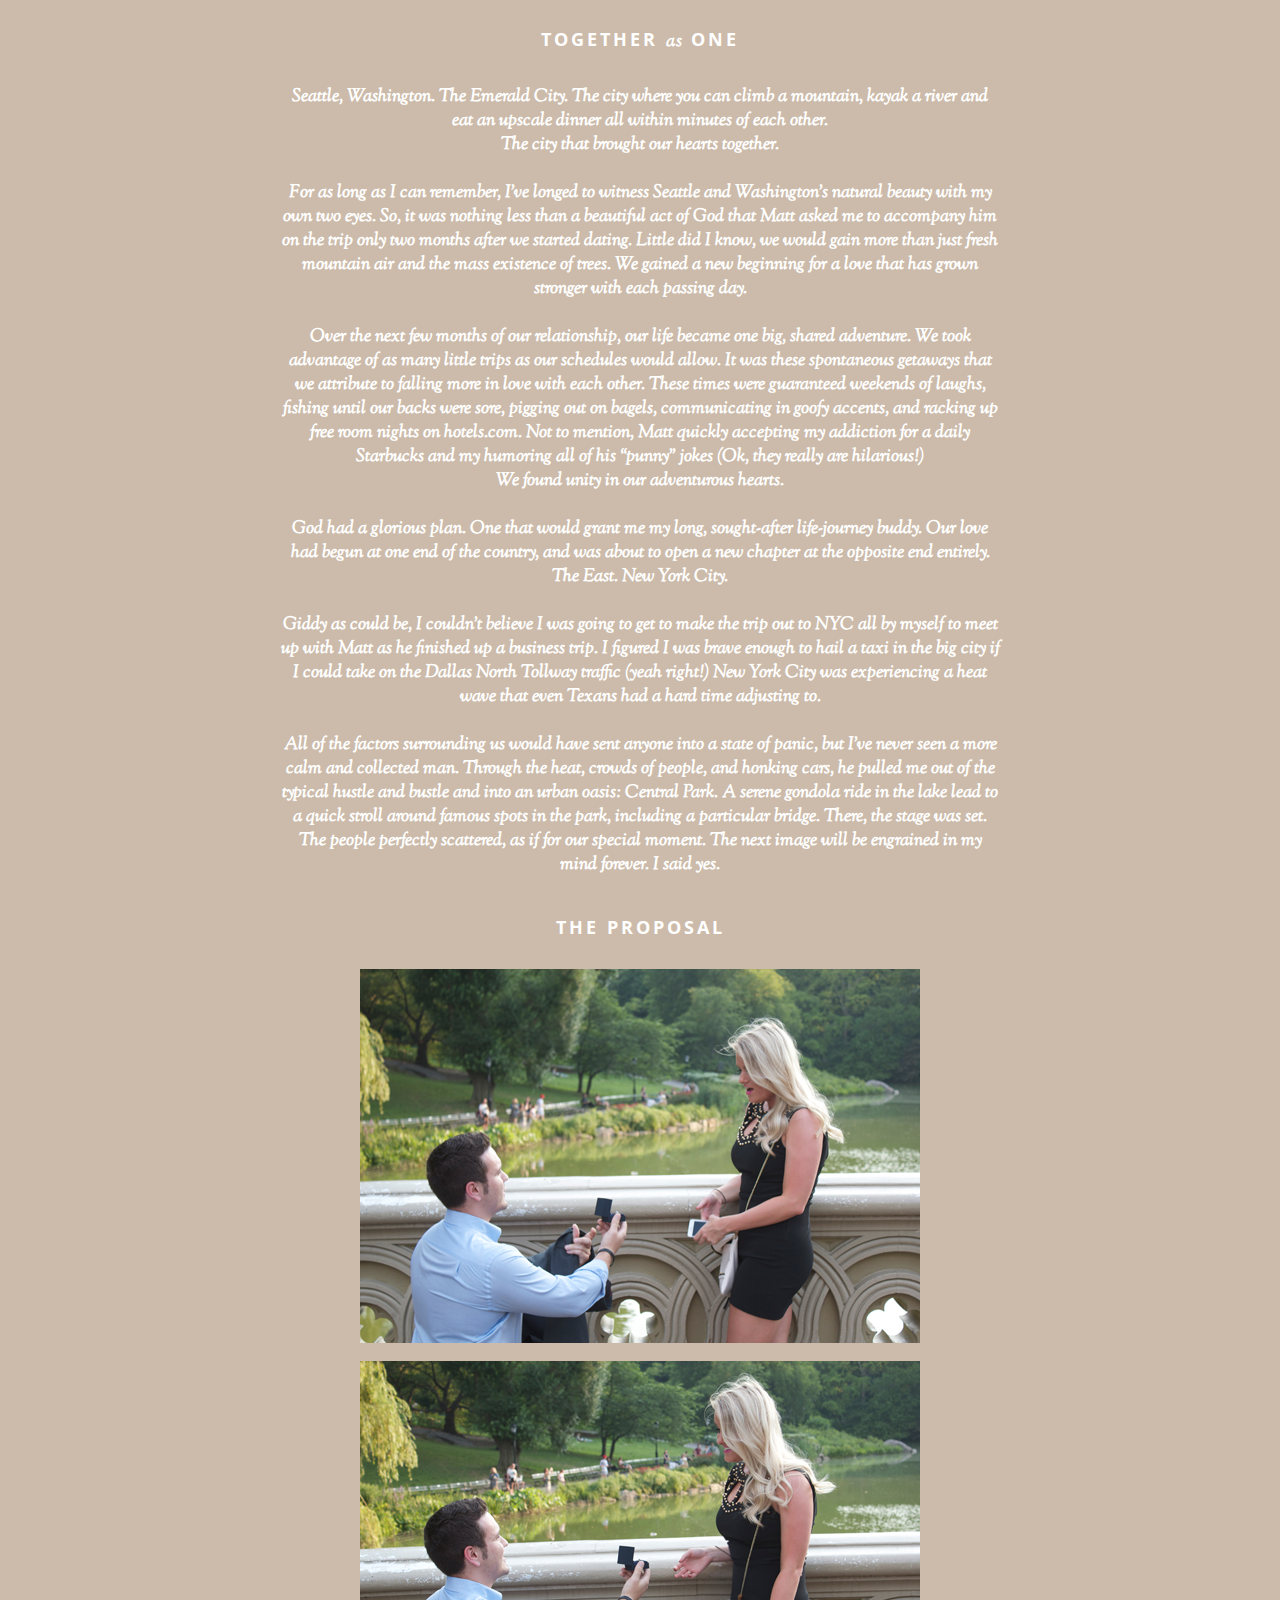
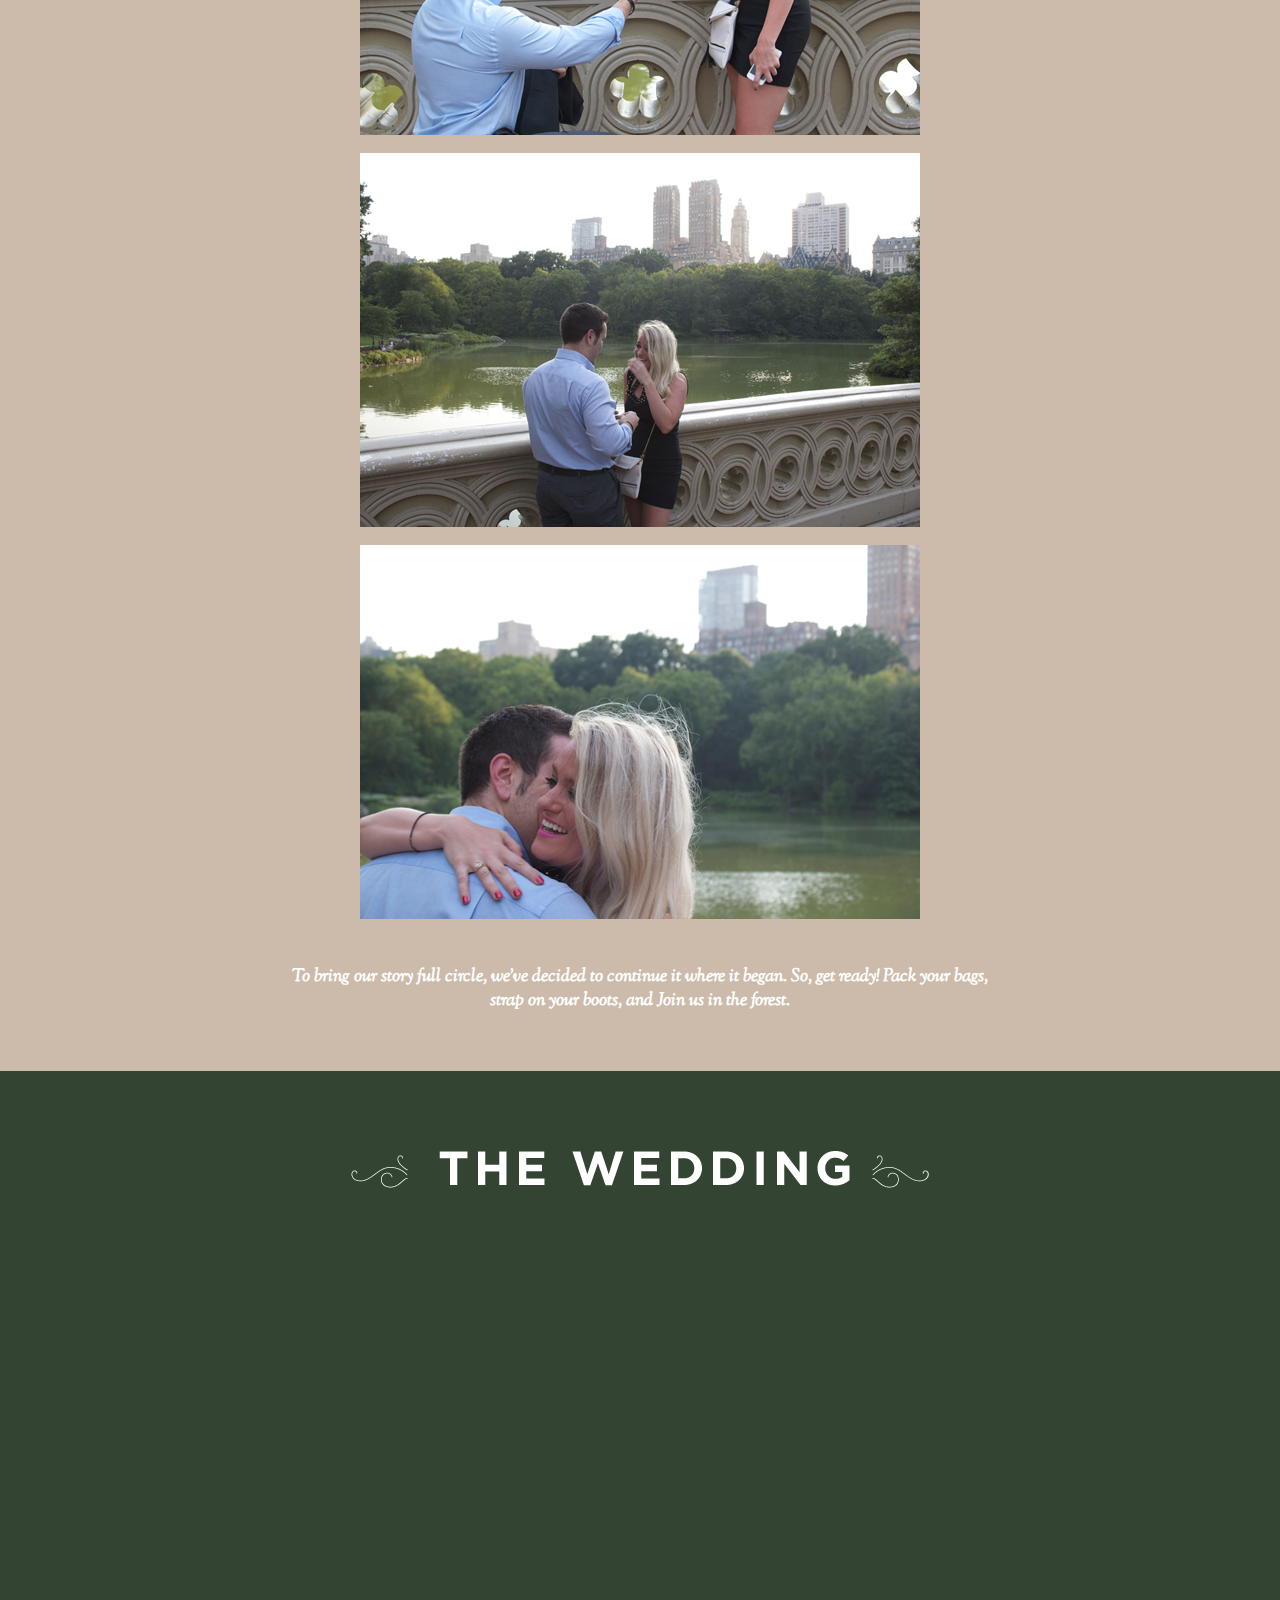
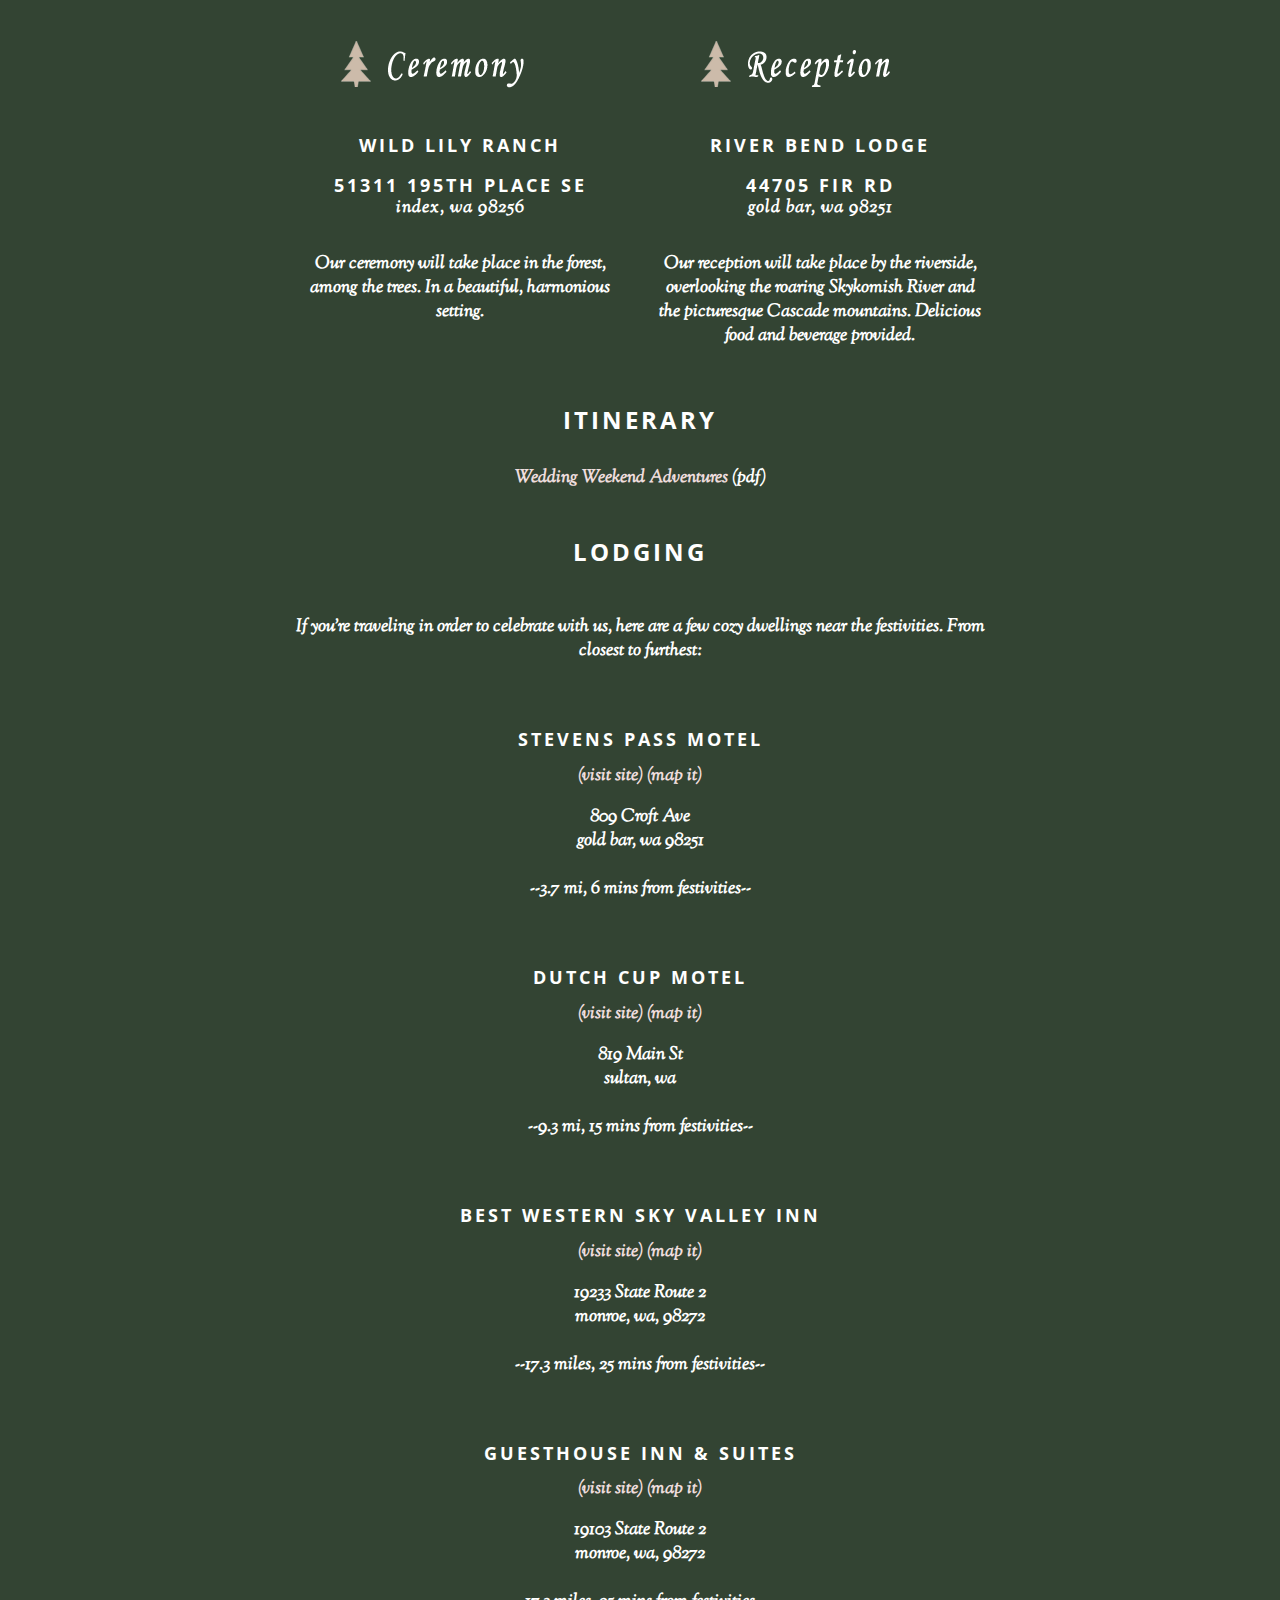
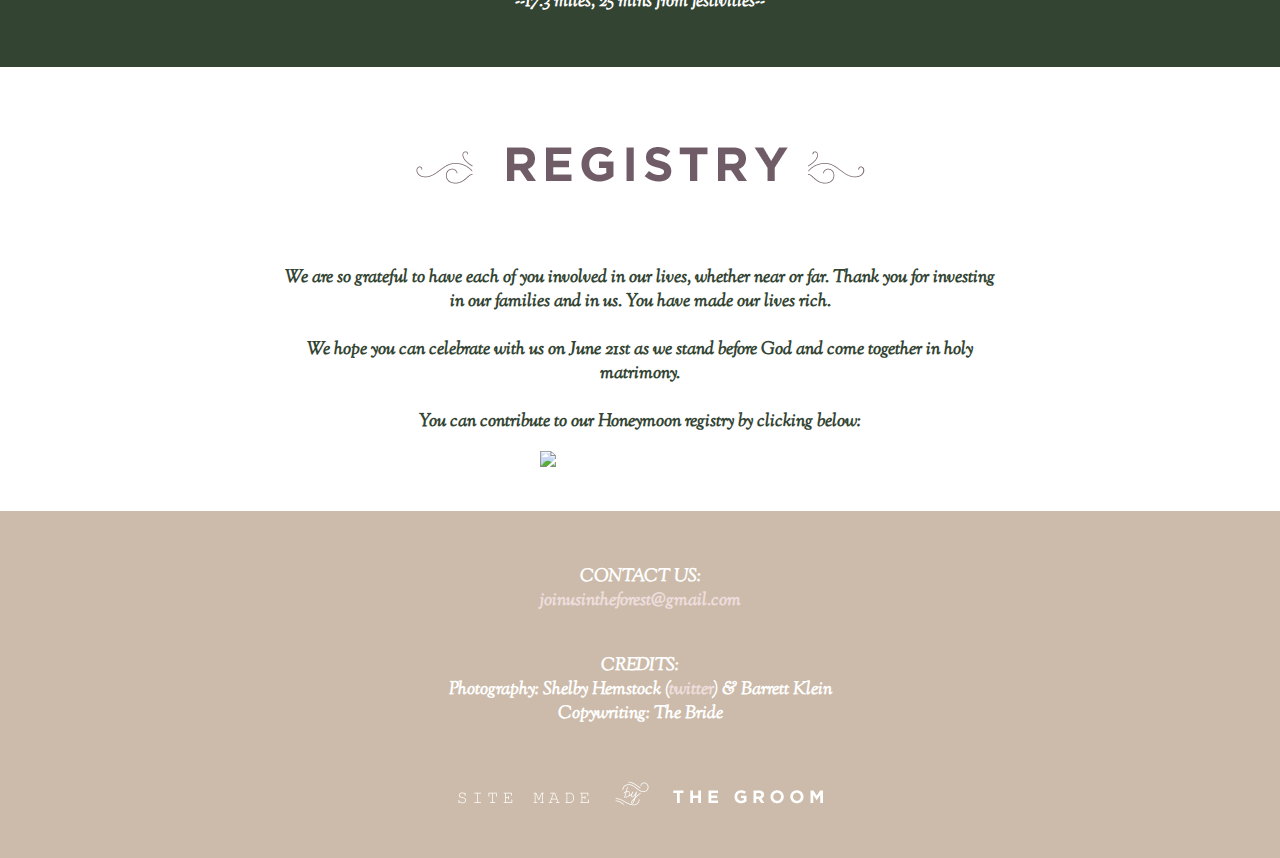
==== commit 4a4224f9: "text change" ====
--- a/index.html
+++ b/index.html
@@ -320,9 +320,19 @@
                 "wpcf7-list-item-label">Attending</span></label></span></span></span></p>
 
                 <p class="rsvp-name"><span class=
-                "wpcf7-form-control-wrap YourName"><input id="yourname" type="text" name="yourname"
+                "wpcf7-form-control-wrap YourName"><input id="yourname" type="text" name="yourname" placeholder="Enter Your First & Last Name"
                 value="" size="40" required style="margin-bottom: 10px;"/></span>
-                <span style="color: white;">Please enter your First & Last name</span><br/><br/>
+                <span class="styled-select">
+                  <select id="partysize" name="partysize" value="" required>
+                    <option value="">-- Select Total Size Of Party --</option>
+                    <option value="1">One</option>
+                    <option value="2">Two</option>
+                    <option value="3">Three</option>
+                    <option value="4">Four</option>
+                    <option value="5">Five</option>
+                  </select>
+                </span>
+                <br/><br/>
                 <span id="msgsent" style="color: white; font-size: 18px;" class="dontshow"><b><i>Message successfully sent!</i></b></span>
                 </p>
 
@@ -336,7 +346,7 @@
               </form>
               <script>
               $('#submit').live("click", function(event){
-                 if($('#yourname').val() != ''){
+                 if($('#yourname').val() != '' && $('#partysize').val() != ''){
                     $( "#msgsent" ).removeClass( "dontshow" ).delay( 1500 ).fadeOut( 500 );
                     setTimeout(function() { $('.rsvphide').click(); },2000);
                  }
@@ -456,9 +466,21 @@
                 "Attending" checked="true" /><span class=
                 "wpcf7-list-item-label">Attending</span></label></span></span></span></p>
 
-                <p class="rsvp-name-mobile"><span style="color: white;">Please enter your First & Last name</span><span class=
+                <p class="rsvp-name-mobile"><span style="color: white;">Please Enter Your First & Last Name</span><span class=
                 "wpcf7-form-control-wrap YourName"><input id="yourname-mobile" type="text" name="yourname"
                 value="" size="40" required style="margin-bottom: 10px; color: black;"/></span></p>
+                <span style="color: white; margin-bottom: 10px;">Select Total Size Of Your Party</span>
+                <span style="line-height: 38px;">
+                  <select id="partysize-mobile" name="partysize" value="" required>
+                    <option value="">-- Select Total Size Of Party --</option>
+                    <option value="1">One</option>
+                    <option value="2">Two</option>
+                    <option value="3">Three</option>
+                    <option value="4">Four</option>
+                    <option value="5">Five</option>
+                  </select>
+                </span>
+                <br/><br/><br/>
 
                 <p class="rsvp-submit-mobile"><input id="submit-mobile" type="submit" value="Submit"/></p>
 
@@ -467,7 +489,7 @@
               </form>
               <script>
               $('#submit-mobile').live("click", function(event){
-                 if($('#yourname-mobile').val() != ''){
+                 if($('#yourname-mobile').val() != '' && $('#partysize-mobile').val() != ''){
                     alert('Your RSVP message was successfully sent!');
                   }
               });
@@ -640,7 +662,7 @@
         <br />
 
         <p>If you&#8217;re traveling in order to celebrate with us, here are a few cozy
-        dwellings near the festivities. From closet to furthest:</p><br />
+        dwellings near the festivities. From closest to furthest:</p><br />
         <br />
 
         <h1>stevens pass motel</h1>
@@ -766,11 +788,7 @@
   //]]>
   </script><script type='text/javascript' src=
   'jquery.form.min.js%3Fver=3.32.0-2013.04.03'>
-</script><script type='text/javascript'>
-/* <![CDATA[ */
-  var _wpcf7 = {"loaderUrl":"http:\/\/kortneeandsean.com\/wp-content\/plugins\/contact-form-7\/images\/ajax-loader.gif","sending":"Sending ..."};
-  /* ]]> */
-  </script><script type='text/javascript' src='scripts.js%3Fver=3.4.1'>
+</script><script type='text/javascript' src='scripts.js%3Fver=3.4.1'>
 </script><script type='text/javascript' src='scripts.js%3Fver=1.0'>
 </script><script type="text/javascript" src="jquery.downCount.js">
 </script><script class="source" type="text/javascript">
